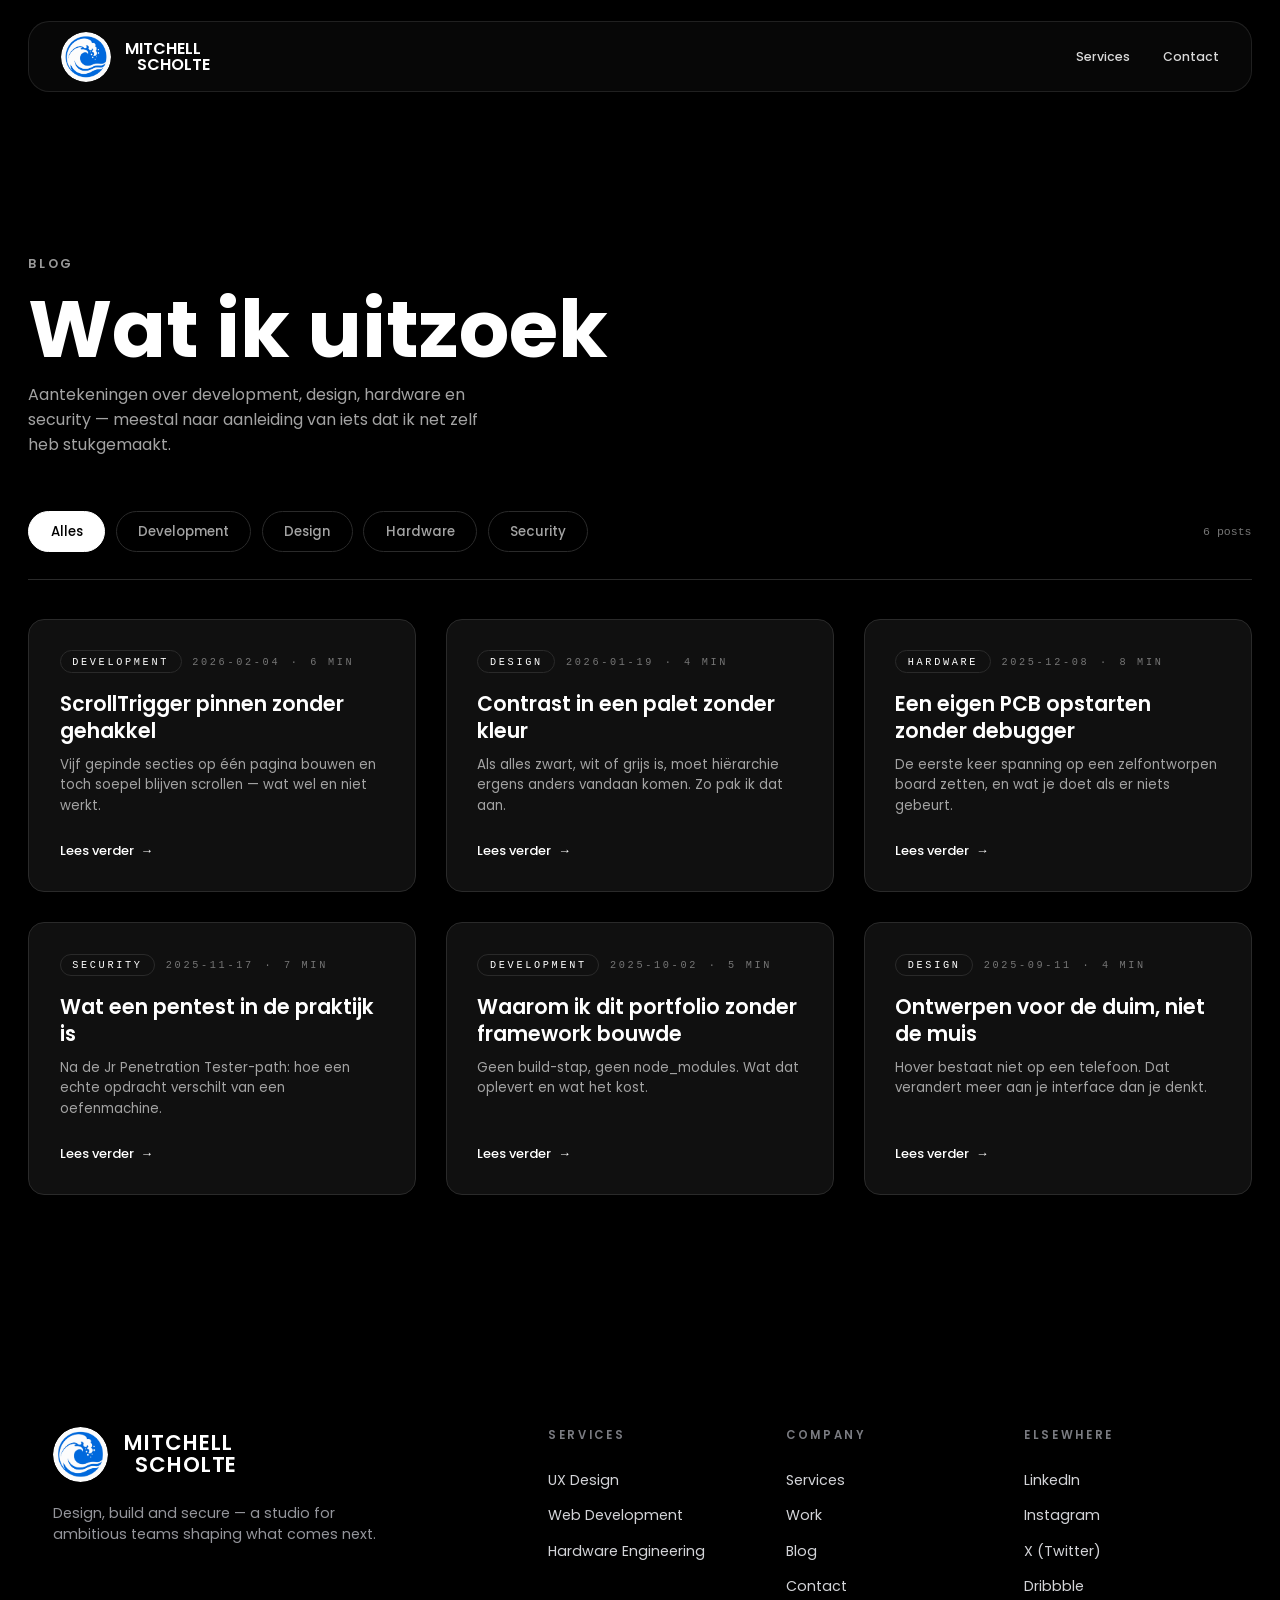
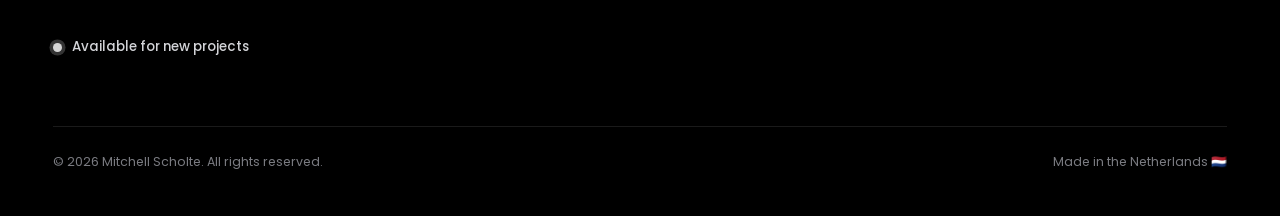
==== blog.html @ 7bb75d90 "UPDATE" ====
<!DOCTYPE html>
<html lang="nl">
<head>
    <meta charset="UTF-8">
    <meta name="viewport" content="width=device-width, initial-scale=1.0">
    <meta name="description" content="Artikelen van Mitchell Scholte over development, design, hardware en security.">
    <link rel="preconnect" href="https://fonts.googleapis.com">
    <link rel="preconnect" href="https://fonts.gstatic.com" crossorigin>
    <link href="https://fonts.googleapis.com/css2?family=Poppins:wght@400;500;600;700;800&display=swap" rel="stylesheet">
    <link rel="icon" type="image/svg+xml" href="nomi-logo.svg">
    <link rel="stylesheet" href="nomi-studio.css">
    <title>Blog — Mitchell Scholte</title>
</head>
<body>
  <header class="header">
    <div class="flex-wrapper">
      <div class="logo-wrap">
        <a class="logo-link" href="index.html" aria-label="Terug naar home">
          <img class="logo-img" src="nomi-logo.svg" alt="">
        </a>
        <div class="logo-text">
          <span class="btn-2">MITCHELL</span>
          <span class="btn-2">SCHOLTE</span>
        </div>
      </div>
      <ul class="header-menu">
        <li class="header-menu__item header-text-1"><a href="index.html#services">Services</a></li>
        <li class="header-menu__item header-text-1"><a href="index.html#contact">Contact</a></li>
      </ul>
    </div>
  </header>

  <main>
    <section class="archive">
      <div class="container">
        <span class="blog__eyebrow">Blog</span>
        <h1 class="archive__title">Wat ik uitzoek</h1>
        <p class="archive__intro">Aantekeningen over development, design, hardware en security — meestal naar aanleiding van iets dat ik net zelf heb stukgemaakt.</p>

        <!-- Filter. Buttons carry the tag, cards carry data-tag; blog.js just
             matches the two. Adding a post with a new tag means adding one
             button here. -->
        <div class="filters" role="group" aria-label="Filter op onderwerp">
        <button type="button" class="filters__btn" data-filter="all" aria-pressed="true">Alles</button>
        <button type="button" class="filters__btn" data-filter="Development" aria-pressed="false">Development</button>
        <button type="button" class="filters__btn" data-filter="Design" aria-pressed="false">Design</button>
        <button type="button" class="filters__btn" data-filter="Hardware" aria-pressed="false">Hardware</button>
        <button type="button" class="filters__btn" data-filter="Security" aria-pressed="false">Security</button>
          <span class="filters__count" id="filter-count" aria-live="polite"></span>
        </div>

        <!-- PLACEHOLDER POSTS — replace with real ones. Each links to
             blog/<slug>.html; only blog/post-template.html exists so far. -->
        <div class="blog__grid" id="archive-grid">
        <a class="bpost" href="blog/pinning-without-jank.html" data-tag="Development">
          <span class="bpost__meta"><span class="bpost__tag">Development</span><time datetime="2026-02-04">2026-02-04</time><span aria-hidden="true">·</span>6 min</span>
          <span class="bpost__title">ScrollTrigger pinnen zonder gehakkel</span>
          <span class="bpost__excerpt">Vijf gepinde secties op één pagina bouwen en toch soepel blijven scrollen — wat wel en niet werkt.</span>
          <span class="bpost__more">Lees verder <span class="bpost__arrow" aria-hidden="true">→</span></span>
        </a>
        <a class="bpost" href="blog/monochrome-contrast.html" data-tag="Design">
          <span class="bpost__meta"><span class="bpost__tag">Design</span><time datetime="2026-01-19">2026-01-19</time><span aria-hidden="true">·</span>4 min</span>
          <span class="bpost__title">Contrast in een palet zonder kleur</span>
          <span class="bpost__excerpt">Als alles zwart, wit of grijs is, moet hiërarchie ergens anders vandaan komen. Zo pak ik dat aan.</span>
          <span class="bpost__more">Lees verder <span class="bpost__arrow" aria-hidden="true">→</span></span>
        </a>
        <a class="bpost" href="blog/pcb-bringup.html" data-tag="Hardware">
          <span class="bpost__meta"><span class="bpost__tag">Hardware</span><time datetime="2025-12-08">2025-12-08</time><span aria-hidden="true">·</span>8 min</span>
          <span class="bpost__title">Een eigen PCB opstarten zonder debugger</span>
          <span class="bpost__excerpt">De eerste keer spanning op een zelfontworpen board zetten, en wat je doet als er niets gebeurt.</span>
          <span class="bpost__more">Lees verder <span class="bpost__arrow" aria-hidden="true">→</span></span>
        </a>
        <a class="bpost" href="blog/first-pentest.html" data-tag="Security">
          <span class="bpost__meta"><span class="bpost__tag">Security</span><time datetime="2025-11-17">2025-11-17</time><span aria-hidden="true">·</span>7 min</span>
          <span class="bpost__title">Wat een pentest in de praktijk is</span>
          <span class="bpost__excerpt">Na de Jr Penetration Tester-path: hoe een echte opdracht verschilt van een oefenmachine.</span>
          <span class="bpost__more">Lees verder <span class="bpost__arrow" aria-hidden="true">→</span></span>
        </a>
        <a class="bpost" href="blog/css-without-framework.html" data-tag="Development">
          <span class="bpost__meta"><span class="bpost__tag">Development</span><time datetime="2025-10-02">2025-10-02</time><span aria-hidden="true">·</span>5 min</span>
          <span class="bpost__title">Waarom ik dit portfolio zonder framework bouwde</span>
          <span class="bpost__excerpt">Geen build-stap, geen node_modules. Wat dat oplevert en wat het kost.</span>
          <span class="bpost__more">Lees verder <span class="bpost__arrow" aria-hidden="true">→</span></span>
        </a>
        <a class="bpost" href="blog/thumb-first.html" data-tag="Design">
          <span class="bpost__meta"><span class="bpost__tag">Design</span><time datetime="2025-09-11">2025-09-11</time><span aria-hidden="true">·</span>4 min</span>
          <span class="bpost__title">Ontwerpen voor de duim, niet de muis</span>
          <span class="bpost__excerpt">Hover bestaat niet op een telefoon. Dat verandert meer aan je interface dan je denkt.</span>
          <span class="bpost__more">Lees verder <span class="bpost__arrow" aria-hidden="true">→</span></span>
        </a>
        </div>
        <p class="archive__empty" id="archive-empty">Nog niets in deze categorie.</p>
      </div>
    </section>
  </main>

  <footer class="footer">
    <div class="footer__inner">
      <div class="footer__top">
        <div class="footer__brand">
          <div class="footer__logo-row">
            <img class="footer__logo-img" src="nomi-logo.svg" alt="">
            <div class="footer__logo"><span>MITCHELL</span><span>SCHOLTE</span></div>
          </div>
          <p class="footer__tagline">Design, build and secure — a studio for ambitious teams shaping what comes next.</p>
          <div class="footer__loc"><span class="footer__dot"></span>Available for new projects</div>
        </div>

        <nav class="footer__nav">
          <div class="footer__col">
            <h4 class="footer__heading">Services</h4>
            <a class="footer__link" href="detail-pages/services/ux-design.html">UX Design</a>
            <a class="footer__link" href="detail-pages/services/web-development.html">Web Development</a>
            <a class="footer__link" href="detail-pages/services/hardware-engineering.html">Hardware Engineering</a>
          </div>
          <div class="footer__col">
            <h4 class="footer__heading">Company</h4>
            <a class="footer__link" href="index.html#services">Services</a>
            <a class="footer__link" href="index.html#showcase">Work</a>
            <a class="footer__link" href="blog.html">Blog</a>
            <a class="footer__link" href="index.html#contact">Contact</a>
          </div>
          <div class="footer__col">
            <h4 class="footer__heading">Elsewhere</h4>
            <a class="footer__link" href="#">LinkedIn</a>
            <a class="footer__link" href="#">Instagram</a>
            <a class="footer__link" href="#">X (Twitter)</a>
            <a class="footer__link" href="#">Dribbble</a>
          </div>
        </nav>
      </div>

      <div class="footer__bottom">
        <span class="footer__copy">© 2026 Mitchell Scholte. All rights reserved.</span>
        <span class="footer__made">Made in the Netherlands 🇳🇱</span>
      </div>
    </div>
  </footer>

  <script src="blog.js"></script>
</body>
</html>
---- nomi-studio.css ----
html {
  font-size: 6.9444444444vw;
}

:root {
  /* Poppins everywhere — headings and body share one typeface. */
  --main-font: "Poppins", sans-serif;
  --sub-font: "Poppins", sans-serif;
  /* system mono for the credentials datasheet — no extra font to download */
  --mono-font: ui-monospace, SFMono-Regular, Menlo, Consolas, "Liberation Mono", monospace;
  /* Monochrome dark theme. The two legacy names are kept because they are
     referenced all over the file: --color-black is the page background,
     --color-white is the primary text / brand colour. */
  --color-black: #000000;
  --color-white: #ffffff;

  /* grey accent — replaces the old blue on eyebrows, labels and markers */
  --color-accent: #9a9a9a;

  /* surfaces that used to be plain white cards on an off-white page */
  --color-surface: #101010;
  --color-surface-2: #1a1a1a;
  --color-border: #2a2a2a;

  /* text ramp */
  --color-heading: #ffffff;
  --color-body: #ffffff;
  --color-muted: #a3a3a3;
  --color-dim: #767676;

  /* the giant faded words sitting behind the showcase / process sections */
  --color-faint: #161616;

  --font-size-h1: 1.41rem;
  --font-size-desc-1: 0.16rem;
  --font-size-desc-2: 0.16rem;
  --font-size-header-text-1: 0.14rem;
  --font-size-btn-1: 0.18rem;
  --font-size-btn-2: 0.18rem;
  
  --line-height-h1: 1.26rem;
  --line-height-desc-1: 0.16rem;
  --line-height-desc-2: 0.16rem;
  --line-height-header-text-1: 0.14rem;
  --line-height-btn-1: 0.18rem;
  --line-height-btn-2: 0.18rem;
}

.title-h1 {
  font-size: var(--font-size-h1);
  line-height: var(--line-height-h1);
  font-weight: 700;
  color: var(--color-white);
  font-family: var(--main-font);
}
.desc-1 {
  font-size: var(--font-size-desc-1);
  line-height: var(--line-height-desc-1);
  font-weight: 500;
  color: var(--color-white);
  font-family: var(--sub-font);
}
.desc-2 {
  font-size: var(--font-size-desc-2);
  line-height: var(--line-height-desc-2);
  font-weight: 600;
  color: var(--color-white);
  font-family: var(--sub-font);
}
.header-text-1 {
  font-size: var(--font-size-header-text-1);
  line-height: var(--line-height-header-text-1);
  font-weight: 500;
  color: var(--color-white);
  font-family: var(--sub-font);
}
.btn-1 {
  font-size: var(--font-size-btn-2);
  line-height: var(--line-height-btn-2);
  font-weight: 500;
  color: var(--color-white);
  font-family: var(--sub-font);
}
.btn-2 {
  font-size: var(--font-size-btn-1);
  line-height: var(--line-height-btn-1);
  font-weight: 600;
  color: var(--color-white);
  font-family: var(--sub-font);
}

* {
  margin: 0;
  padding: 0;
  -webkit-box-sizing: border-box;
  box-sizing: border-box;
}

img,
svg,
video {
  display: block;
  max-width: 100%;
  width: 100%;
}

img {
  display: block;
  user-drag: none;
  user-select: none;
  -moz-user-select: none;
  -webkit-user-drag: none;
  -webkit-user-select: none;
  -ms-user-select: none;
}

/* extra long transition to hide blue autofill background */
input:-webkit-autofill,
input:-webkit-autofill:focus,
textarea:-webkit-autofill,
textarea:-webkit-autofill:focus {
  -webkit-transition: background-color 100000000000000000000000000000s 0s, color 100000000000000000000000000000s 0s;
  transition: background-color 100000000000000000000000000000s 0s, color 100000000000000000000000000000s 0s;
}

/* Remove Safari autofill*/
input::-webkit-contacts-auto-fill-button {
  visibility: hidden;
  display: none !important;
  pointer-events: none;
  position: absolute;
  right: 0;
}

input[type=text],
input[type=number],
input[type=email],
input[type=tel],
textarea {
  /* remove autofill blue background */
  box-shadow: inset 0 0 0 150px rgba(255, 255, 255, 0) !important;
  -webkit-box-shadow: inset 0 0 0 150px rgba(255, 255, 255, 0) !important;
  -webkit-text-fill-color: currentColor !important;
  font-size: 1rem;
  line-height: 1.5rem;
  background-color: transparent;
}

input[type=number] {
  -moz-appearance: textfield;
}

body {
  background: var(--color-black);
  /* the light theme leaned on the browser's default black text; on a black
     page anything without an explicit colour has to be set here instead */
  color: var(--color-body);
  position: relative;
  overflow-x: hidden;
}

.container {
  width: 100%;
  height: 100%;
  margin: 0 auto;
  padding: 0 0.32rem;
}

.header {
  position: fixed;
  top: 0.24rem;
  left: 0.32rem;
  right: 0.32rem;
  width: auto;
  height: 0.8rem;
  padding: 0 0.36rem;
  z-index: 100;
  border-radius: 0.24rem;
  /* glassmorphism */
  background: rgba(12, 12, 12, 0.6);
  -webkit-backdrop-filter: blur(18px) saturate(1.5);
  backdrop-filter: blur(18px) saturate(1.5);
  border: 1px solid rgba(255, 255, 255, 0.1);
  box-shadow: 0 0.06rem 0.3rem rgba(0, 0, 0, 0.5);
  .flex-wrapper {
    display: flex;
    justify-content: space-between;
    align-items: center;
    width: 100%;
    height: 100%;
    .logo-wrap {
      display: flex;
      flex-direction: row;
      align-items: center;
      justify-content: center;
      gap: 0.16rem;
      .logo-text {
        display: flex;
        flex-direction: column;
      }
    }
    span {
      display: flex;
      &:last-child {
        position: relative;
        left: 0.13rem;
      }
    }
  }
  .header-menu {
    display: flex;
    align-items: center;
    list-style-type: none;
    .header-menu__item {
      &:not(:last-child) {
        margin-right: 0.37rem;
      }
      cursor: pointer;
      opacity: 0.85;
      transition: opacity 0.2s ease;
      &:hover {
        opacity: 1;
      }
    }
  }
}

/* header menu links inherit the blue text, no underline */
.header-menu__item a {
  color: inherit;
  text-decoration: none;
  display: block;
}

/* round header logo (overrides the global `img { width: 100% }`) */
.logo-img {
  width: 0.56rem;
  height: 0.56rem;
  border-radius: 50%;
  object-fit: cover;
  display: block;
}

.hero {
  width: 100vw;
  height: 100vh;
  position: relative;
  overflow: hidden;
  .container {
    display: flex;
    align-items: center;
  }
  .hero-video {
    position: absolute;
    top: 0;
    left: 0;
    width: 100%;
    height: 100%;
    object-fit: cover;
    z-index: -1;
  }
  .title-block {
    padding-left: 1.48rem;
    position: relative;
    .title-h1 {
      text-transform: uppercase;
      span {
        -webkit-transform: translate3d(0, 0, 0);
        transform: translate3d(0, 0, 0);
      }
      u {
        text-decoration: none;
        overflow-x: hidden;
        overflow-y: hidden;
      }
      .title-row {
        display: flex;
      }
      .title-charts-cont {
        display: flex;
        overflow: hidden;
      }
      .title-row-2 {
        padding-left: 0.83rem;
      }
      /* word spaces: GOOD·DESIGN and EARNS·TRUST */
      #od {
        margin-right: 0.37rem;
      }
      #ns {
        margin-right: 0.37rem;
      }
    }
    .first-desc {
      position: absolute;
      top: -0.5rem;
      right: 3.7rem;
      overflow: hidden;
      display: flex;
    }
    .second-desc {
      position: absolute;
      bottom: -1rem;
      left: 4.85rem;
      overflow: hidden;
      display: flex;
    }
  }
  .copyright {
    position: absolute;
    bottom: 0.32rem;
    left: 0.32rem;
    overflow: hidden;
    display: flex;
  }
  .scroll-to {
    position: absolute;
    bottom: 0.32rem;
    left: 7.75rem;
    width: 1.48rem;
    text-transform: uppercase;
    display: flex;
    flex-direction: column;
    .scroll-to__row {
      overflow: hidden;
      display: flex;
    }
  }
  .book-btn {
    position: absolute;
    bottom: 0.32rem;
    right: 0.32rem;
    width: 1.7rem;
    height: 1.7rem;
    text-decoration: none;
    display: flex;
    justify-content: center;
    align-items: center;
    .book-btn__circle {
      width: 1.7rem;
      height: 1.7rem;
      border: 1px solid var(--color-white);
      border-radius: 100%;
      position: absolute;
      left: 50%;
      top: 50%;
      transform: translate(-50%, -50%);
    }
    .btn-text {
      width: 1.28rem;
      text-align: center;
      overflow: hidden;
      display: flex;
      justify-content: center;
    }
  }
}

/* ------------------------------------------------------------------ */
/* Partners — a slow logo marquee across the bottom of the hero.       */
/* Inset from both sides so it clears the local-time line on the left  */
/* and the circular "Get in touch" button on the right. The mask fades */
/* both edges to transparent so entries dissolve rather than get cut.  */
/* ------------------------------------------------------------------ */
.hero .partners {
  position: absolute;
  bottom: 0.42rem;
  left: 2.6rem;
  right: 2.6rem;
  z-index: 2;
  overflow: hidden;
  -webkit-mask-image: linear-gradient(90deg, transparent, #000 15%, #000 85%, transparent);
  mask-image: linear-gradient(90deg, transparent, #000 15%, #000 85%, transparent);
}
.partners__row {
  display: flex;
  width: max-content;
  /* reuses the techstack keyframe: translateX(-50%) == exactly one group */
  animation: marquee-left 38s linear infinite;
}
.partners:hover .partners__row {
  animation-play-state: paused;
}
.partners__group {
  display: flex;
  align-items: center;
  gap: 0.46rem;
  padding-right: 0.46rem;
}
.partner {
  display: inline-flex;
  align-items: center;
  gap: 0.14rem;
  flex: none;
}
.partner__mark {
  display: inline-flex;
  align-items: center;
  justify-content: center;
  flex: none;
  width: 0.34rem;
  height: 0.34rem;
  overflow: hidden;
}
/* Flatten every logo to flat white: brightness(0) crushes each opaque pixel to
   black whatever its colour, invert(1) then lifts it to white. Transparent
   pixels are untouched, so only the mark itself shows. */
.partner__mark img {
  width: 100%;
  height: 100%;
  object-fit: contain;
  filter: brightness(0) invert(1);
}
/* The JPEG has no alpha — it is a light mark on a solid black field. The trick
   above would turn the whole square white, so instead scale the brightness up:
   that pushes the mark to white while black stays black, and the black field is
   invisible anyway against the hero's pure-black background. */
.partner__mark--opaque img {
  filter: grayscale(1) brightness(2.4);
}
.partner__name {
  font-family: var(--sub-font);
  font-size: 0.15rem;
  font-weight: 500;
  line-height: 1;
  color: var(--color-muted);
  white-space: nowrap;
}

@media (prefers-reduced-motion: reduce) {
  .partners__row {
    animation: none;
  }
}

@media (max-width: 700px) {
  /* the bottom corners are busier on mobile — sit the strip above the
     "Get in touch" circle and let it run the full width */
  .hero .partners {
    left: 0;
    right: 0;
    bottom: 5.3rem;
  }
  .partners__group {
    gap: 1.1rem;
    padding-right: 1.1rem;
  }
  .partner {
    gap: 0.34rem;
  }
  .partner__mark {
    width: 0.95rem;
    height: 0.95rem;
  }
  .partner__name {
    font-size: 0.42rem;
  }
}

/* ------------------------------------------------------------------ */
/* Services — a fixed full-screen layer that fades in over the hero.   */
/* Scroll advances a step machine (see JS): the dial rotates and the   */
/* centre content carousels up from service to service.                */
/* ------------------------------------------------------------------ */
.services {
  position: relative;
  width: 100vw;
  height: 100vh;
  background: var(--color-black);
  overflow: hidden;
}
.services__container {
  position: relative;
  height: 100%;
}

/* Left dial */
.dial {
  --r: 4.2rem;      /* ring radius */
  --cx: -1.2rem;    /* ring centre X (mostly off-screen left) */
  --step-angle: 28deg;
  position: absolute;
  inset: 0;
  pointer-events: none;
}
.dial-ring {
  position: absolute;
  left: calc(var(--cx) - var(--r));
  top: 50%;
  width: calc(var(--r) * 2);
  height: calc(var(--r) * 2);
  margin-top: calc(var(--r) * -1);
  border: 1px solid var(--color-border);
  border-radius: 50%;
}
.dial-wheel {
  position: absolute;
  left: var(--cx);
  top: 50%;
  width: 0;
  height: 0;
  will-change: transform;
}
.dial-num {
  position: absolute;
  left: 0;
  top: 0;
  /* pivot about the wheel centre (this element's origin) so the marker lands
     exactly on the ring */
  transform-origin: 0 0;
  /* place each marker on the ring; the wheel rotation keeps the active
     one horizontal while the others stay tilted along the arc */
  transform: rotate(calc(var(--i) * var(--step-angle))) translateX(var(--r));
}
.dial-num__inner {
  display: flex;
  align-items: center;
  gap: 0.12rem;
  transform: translate(-50%, -50%);
  white-space: nowrap;
}
.dial-dot {
  flex: none;
  width: 0.1rem;
  height: 0.1rem;
  border-radius: 50%;
  background: var(--color-white);
  opacity: 0;
  transition: opacity 0.4s ease;
}
.dial-label {
  font-family: var(--sub-font);
  font-weight: 500;
  font-size: 0.44rem;
  line-height: 1;
  color: var(--color-dim);
  transition: color 0.4s ease;
}
.dial-num.is-active .dial-label {
  color: var(--color-white);
}
.dial-num.is-active .dial-dot {
  opacity: 1;
}

/* Centre carousel */
.stage {
  position: absolute;
  left: 50%;
  top: 50%;
  transform: translate(-50%, -50%);
  width: 5.6rem;
  height: 100%;
  overflow: hidden;
  z-index: 2;             /* text sits above the faded morphing icon */
}
.stage-track {
  position: absolute;
  inset: 0;
}
.service {
  position: absolute;
  inset: 0;
  display: flex;
  flex-direction: column;
  justify-content: center;
  gap: 0.2rem;
  will-change: transform, filter, opacity;
}
.service__title {
  font-family: var(--main-font);
  font-size: 0.6rem;
  line-height: 0.64rem;
  font-weight: 700;
  color: var(--color-heading);
}
.service__desc {
  max-width: 3.9rem;
  font-family: var(--sub-font);
  font-size: 0.16rem;
  line-height: 0.24rem;
  font-weight: 500;
  color: var(--color-muted);
}
.service__pills {
  list-style: none;
  display: flex;
  gap: 0.12rem;
  margin-top: 0.1rem;
}
.pill {
  font-family: var(--sub-font);
  font-size: 0.14rem;
  line-height: 1;
  font-weight: 500;
  color: var(--color-body);
  background: var(--color-surface-2);
  border: 1px solid var(--color-border);
  border-radius: 0.3rem;
  padding: 0.11rem 0.19rem;
}
/* "View service" link on each carousel service -> its detail page */
.service__link {
  align-self: flex-start;
  display: inline-flex;
  align-items: center;
  gap: 0.08rem;
  margin-top: 0.28rem;
  font-family: var(--sub-font);
  font-size: 0.16rem;
  font-weight: 500;
  color: var(--color-white);
  border: 1px solid var(--color-white);
  border-radius: 0.32rem;
  padding: 0.13rem 0.26rem;
  text-decoration: none;
  transition: background 0.25s ease, color 0.25s ease;
}
.service__link:hover {
  background: var(--color-white);
  color: var(--color-black);
}
.service__arrow {
  transition: transform 0.25s ease;
}
.service__link:hover .service__arrow {
  transform: translateX(0.05rem);
}

/* Right-side service icon that morphs between services on scroll */
.svc-visual {
  position: absolute;
  left: 65%;
  top: 50%;
  transform: translate(-50%, -50%);
  width: 8.6rem;
  height: 8.6rem;
  z-index: 1;             /* behind the stage (which is z-index 2) */
  opacity: 0.1;           /* faint watermark behind the text */
  pointer-events: none;
}
.svc-visual__svg {
  width: 100%;
  height: 100%;
  display: block;
  overflow: visible;
}
.svc-icon {
  fill: none;
  stroke: var(--color-accent);
  stroke-width: 0.7;
  stroke-linecap: round;
  stroke-linejoin: round;
}
@media (max-width: 700px) {
  .svc-visual {
    left: 50%;
    top: 56%;          /* sits behind the (lower) mobile content */
    width: 13rem;
    height: 13rem;
  }
}

/* ------------------------------------------------------------------ */
/* Blog — three highlights on the homepage, the full archive on        */
/* blog.html. Both use the same .bpost card so they never drift apart. */
/* ------------------------------------------------------------------ */
.blog {
  width: 100vw;
  background: var(--color-black);
  padding: 1.6rem 0;
}
.blog__head {
  display: flex;
  align-items: flex-end;
  justify-content: space-between;
  gap: 0.4rem;
  margin-bottom: 0.6rem;
}
.blog__eyebrow {
  display: inline-block;
  font-family: var(--sub-font);
  font-size: 0.14rem;
  font-weight: 600;
  letter-spacing: 0.03rem;
  text-transform: uppercase;
  color: var(--color-accent);
  margin-bottom: 0.16rem;
}
.blog__title {
  font-family: var(--main-font);
  font-size: 0.56rem;
  line-height: 0.6rem;
  font-weight: 700;
  color: var(--color-heading);
}
.blog__cta {
  flex: none;
  display: inline-flex;
  align-items: center;
  gap: 0.1rem;
  font-family: var(--sub-font);
  font-size: 0.16rem;
  font-weight: 500;
  color: var(--color-white);
  text-decoration: none;
  border: 1px solid var(--color-border);
  border-radius: 0.32rem;
  padding: 0.15rem 0.3rem;
  transition: background 0.25s ease, color 0.25s ease, border-color 0.25s ease;
}
.blog__cta:hover {
  background: var(--color-white);
  border-color: var(--color-white);
  color: var(--color-black);
}

.blog__grid {
  display: grid;
  grid-template-columns: repeat(3, 1fr);
  gap: 0.34rem;
}

/* the card, shared by the homepage strip and the archive */
.bpost {
  display: flex;
  flex-direction: column;
  padding: 0.34rem;
  background: var(--color-surface);
  border: 1px solid var(--color-border);
  border-radius: 0.18rem;
  text-decoration: none;
  transition: border-color 0.3s ease, transform 0.3s ease, background 0.3s ease;
}
.bpost:hover {
  border-color: var(--color-muted);
  background: var(--color-surface-2);
  transform: translateY(-0.05rem);
}
.bpost__meta {
  display: flex;
  align-items: center;
  gap: 0.12rem;
  font-family: var(--mono-font);
  font-size: 0.115rem;
  letter-spacing: 0.03rem;
  text-transform: uppercase;
  color: var(--color-dim);
  margin-bottom: 0.2rem;
}
.bpost__tag {
  color: var(--color-white);
  border: 1px solid var(--color-border);
  border-radius: 0.3rem;
  padding: 0.05rem 0.13rem;
}
.bpost__title {
  font-family: var(--sub-font);
  font-size: 0.23rem;
  line-height: 1.3;
  font-weight: 600;
  color: var(--color-heading);
  margin-bottom: 0.12rem;
}
.bpost__excerpt {
  font-family: var(--sub-font);
  font-size: 0.15rem;
  line-height: 0.23rem;
  font-weight: 400;
  color: var(--color-muted);
  margin-bottom: 0.28rem;
}
.bpost__more {
  margin-top: auto;
  display: inline-flex;
  align-items: center;
  gap: 0.08rem;
  font-family: var(--sub-font);
  font-size: 0.145rem;
  font-weight: 500;
  color: var(--color-white);
}
.bpost__arrow {
  transition: transform 0.25s ease;
}
.bpost:hover .bpost__arrow {
  transform: translateX(0.05rem);
}

/* ---------- archive page ---------- */
.archive {
  width: 100vw;
  background: var(--color-black);
  padding: 2.1rem 0 1.6rem;
}
.archive__title {
  font-family: var(--main-font);
  font-size: 0.9rem;
  line-height: 1;
  font-weight: 700;
  color: var(--color-heading);
  margin-bottom: 0.16rem;
}
.archive__intro {
  font-family: var(--sub-font);
  font-size: 0.18rem;
  line-height: 0.28rem;
  color: var(--color-muted);
  max-width: 5.2rem;
  margin-bottom: 0.6rem;
}

.filters {
  display: flex;
  flex-wrap: wrap;
  align-items: center;
  gap: 0.12rem;
  padding-bottom: 0.3rem;
  margin-bottom: 0.44rem;
  border-bottom: 1px solid var(--color-border);
}
.filters__btn {
  font-family: var(--sub-font);
  font-size: 0.15rem;
  font-weight: 500;
  color: var(--color-muted);
  background: none;
  border: 1px solid var(--color-border);
  border-radius: 0.3rem;
  padding: 0.11rem 0.24rem;
  cursor: pointer;
  transition: color 0.25s ease, border-color 0.25s ease, background 0.25s ease;
}
.filters__btn:hover {
  color: var(--color-white);
  border-color: var(--color-muted);
}
.filters__btn[aria-pressed="true"] {
  background: var(--color-white);
  border-color: var(--color-white);
  color: var(--color-black);
}
.filters__count {
  margin-left: auto;
  font-family: var(--mono-font);
  font-size: 0.13rem;
  color: var(--color-dim);
}

/* filtered-out cards collapse out of the grid entirely */
.bpost.is-filtered {
  display: none;
}
.archive__empty {
  display: none;
  font-family: var(--sub-font);
  font-size: 0.18rem;
  color: var(--color-muted);
  padding: 0.5rem 0;
}
.archive__empty.is-shown {
  display: block;
}

@media (max-width: 700px) {
  .blog {
    padding: 1.4rem 0;
  }
  .blog__head {
    flex-direction: column;
    align-items: flex-start;
    gap: 0.6rem;
    margin-bottom: 0.9rem;
  }
  .blog__eyebrow {
    font-size: 0.42rem;
    margin-bottom: 0.4rem;
  }
  .blog__title {
    font-size: 1.5rem;
    line-height: 1.6rem;
  }
  .blog__cta {
    font-size: 0.46rem;
    padding: 0.36rem 0.7rem;
    border-radius: 0.9rem;
  }
  .blog__grid {
    grid-template-columns: 1fr;
    gap: 0.7rem;
  }
  .bpost {
    padding: 0.8rem;
    border-radius: 0.7rem;
  }
  .bpost__meta {
    font-size: 0.34rem;
    gap: 0.3rem;
    margin-bottom: 0.5rem;
  }
  .bpost__tag {
    padding: 0.14rem 0.34rem;
    border-radius: 0.9rem;
  }
  .bpost__title {
    font-size: 0.62rem;
    margin-bottom: 0.3rem;
  }
  .bpost__excerpt {
    font-size: 0.44rem;
    line-height: 0.66rem;
    margin-bottom: 0.6rem;
  }
  .bpost__more {
    font-size: 0.44rem;
  }

  .archive {
    padding: 3rem 0 1.6rem;
  }
  .archive__title {
    font-size: 1.7rem;
  }
  .archive__intro {
    font-size: 0.5rem;
    line-height: 0.74rem;
    max-width: 100%;
    margin-bottom: 1rem;
  }
  .filters {
    gap: 0.3rem;
    padding-bottom: 0.7rem;
    margin-bottom: 0.9rem;
  }
  .filters__btn {
    font-size: 0.42rem;
    padding: 0.28rem 0.6rem;
    border-radius: 0.9rem;
  }
  .filters__count {
    width: 100%;
    margin-left: 0;
    font-size: 0.36rem;
  }
}

/* ---------- a single post ---------- */
.post {
  width: 100vw;
  background: var(--color-black);
  padding: 2.1rem 0 1.6rem;
}
.post__inner {
  max-width: 6.4rem; /* ~65 characters a line, which is what reads well */
  margin: 0 auto;
}
.post__back {
  display: inline-flex;
  align-items: center;
  gap: 0.08rem;
  font-family: var(--sub-font);
  font-size: 0.145rem;
  font-weight: 500;
  color: var(--color-muted);
  text-decoration: none;
  margin-bottom: 0.4rem;
  transition: color 0.25s ease;
}
.post__back:hover {
  color: var(--color-white);
}
.post__meta {
  display: flex;
  align-items: center;
  gap: 0.12rem;
  font-family: var(--mono-font);
  font-size: 0.12rem;
  letter-spacing: 0.03rem;
  text-transform: uppercase;
  color: var(--color-dim);
  margin-bottom: 0.2rem;
}
.post__title {
  font-family: var(--main-font);
  font-size: 0.7rem;
  line-height: 1.08;
  font-weight: 700;
  color: var(--color-heading);
  margin-bottom: 0.5rem;
}
.post__body p {
  font-family: var(--sub-font);
  font-size: 0.185rem;
  line-height: 0.32rem;
  color: var(--color-muted);
}
.post__body p + p,
.post__body h2 + p {
  margin-top: 0.24rem;
}
.post__body h2 {
  font-family: var(--main-font);
  font-size: 0.3rem;
  line-height: 1.2;
  font-weight: 700;
  color: var(--color-heading);
  margin: 0.5rem 0 0.16rem;
}
.post__body a {
  color: var(--color-white);
  text-decoration: underline;
  text-underline-offset: 0.04rem;
}
.post__body ul {
  list-style: disc;
  padding-left: 0.28rem;
  margin-top: 0.2rem;
}
.post__body li {
  font-family: var(--sub-font);
  font-size: 0.185rem;
  line-height: 0.3rem;
  color: var(--color-muted);
  margin-bottom: 0.08rem;
}
.post__body img {
  border-radius: 0.14rem;
  border: 1px solid var(--color-border);
  margin: 0.34rem 0;
}
.post__body pre {
  overflow-x: auto;
  background: var(--color-surface);
  border: 1px solid var(--color-border);
  border-radius: 0.12rem;
  padding: 0.24rem;
  margin: 0.3rem 0;
}
.post__body code {
  font-family: var(--mono-font);
  font-size: 0.145rem;
  color: var(--color-body);
}

@media (max-width: 700px) {
  .post {
    padding: 3rem 0 1.6rem;
  }
  .post__inner {
    max-width: 100%;
  }
  .post__title {
    font-size: 1.4rem;
  }
  .post__meta {
    font-size: 0.36rem;
  }
  .post__back {
    font-size: 0.42rem;
    margin-bottom: 0.8rem;
  }
  .post__body p,
  .post__body li {
    font-size: 0.5rem;
    line-height: 0.82rem;
  }
  .post__body h2 {
    font-size: 0.8rem;
    margin: 1rem 0 0.4rem;
  }
  .post__body code {
    font-size: 0.4rem;
  }
}

/* ------------------------------------------------------------------ */
/* Timeline — a winding path travelled by an arrow. The section pins;   */
/* scrolling drives the arrow along the curve while the world slides    */
/* past it, the trail draws itself behind, and each event pops as the   */
/* arrow reaches it. The curve, the arrow and the event positions all   */
/* come from one sine function in the JS, so they can never disagree.   */
/* ------------------------------------------------------------------ */
.tlpath {
  position: relative;
  width: 100vw;
  height: 100vh;
  overflow: hidden;
  background: var(--color-black);
}
.tlpath__head {
  position: absolute;
  top: 1.3rem;
  left: 0.6rem;
  z-index: 3;
  transition: opacity 0.45s ease, transform 0.45s ease;
}
/* an intro label — it clears out once the journey starts so the cards get the
   full width of the screen to live in */
.tlpath__head.is-gone {
  opacity: 0;
  transform: translateY(-0.16rem);
  pointer-events: none;
}
.tlpath__eyebrow {
  display: inline-flex;
  align-items: center;
  gap: 0.12rem;
  font-family: var(--sub-font);
  font-size: 0.14rem;
  font-weight: 600;
  letter-spacing: 0.03rem;
  text-transform: uppercase;
  color: var(--color-accent);
}
.tlpath__eyebrow::before {
  content: "";
  width: 0.2rem;
  height: 1px;
  background: var(--color-accent);
}
.tlpath__title {
  font-family: var(--main-font);
  font-size: 0.44rem;
  line-height: 1.1;
  font-weight: 700;
  color: var(--color-heading);
  margin-top: 0.1rem;
}

.tlpath__viewport {
  position: absolute;
  inset: 0;
}
.tlpath__track {
  position: absolute;
  top: 0;
  left: 0;
  height: 100%;
  will-change: transform;
}
.tlpath__svg {
  position: absolute;
  inset: 0;
  width: 100%;
  height: 100%;
  overflow: visible;
}
/* the whole route, faint */
.tlpath__line {
  fill: none;
  stroke: var(--color-border);
  stroke-width: 2;
  stroke-linecap: round;
}
/* the part already travelled, drawn in behind the arrow */
.tlpath__trail {
  fill: none;
  stroke: var(--color-white);
  stroke-width: 2;
  stroke-linecap: round;
}
.tlpath__arrow {
  position: absolute;
  left: 0;
  top: 0;
  width: 0.46rem;
  height: 0.46rem;
  margin: -0.23rem 0 0 -0.23rem;
  color: var(--color-white);
  will-change: transform;
  z-index: 2;
}
.tlpath__arrow svg {
  width: 100%;
  height: 100%;
  display: block;
}

/* without this the <ol> markers render — and at html{font-size:6.94vw} a list
   number is ~130px tall, which is what those giant "1." "2." were */
.tlpath__events {
  list-style: none;
}
.tlev {
  position: absolute;
  left: 0;
  top: 0;
}
.tlev__dot {
  position: absolute;
  left: 0;
  top: 0;
  width: 0.15rem;
  height: 0.15rem;
  margin: -0.075rem 0 0 -0.075rem;
  border-radius: 50%;
  background: var(--color-black);
  border: 2px solid var(--color-border);
  transition: border-color 0.35s ease, transform 0.35s ease;
}
.tlev.is-past .tlev__dot {
  border-color: var(--color-white);
  transform: scale(1.35);
}
/* the hairline tying a card to its point on the path */
.tlev__stem {
  position: absolute;
  left: 0;
  width: 1px;
  height: 0.66rem;
  background: var(--color-border);
  transform: scaleY(0);
  transition: transform 0.4s ease, background 0.4s ease;
}
.tlev--above .tlev__stem {
  bottom: 0.09rem;
  transform-origin: 50% 100%;
}
.tlev--below .tlev__stem {
  top: 0.09rem;
  transform-origin: 50% 0;
}
.tlev.is-past .tlev__stem {
  transform: scaleY(1);
  background: var(--color-muted);
}

.tlev__card {
  position: absolute;
  left: -1.6rem;
  width: 3.2rem;
  opacity: 0;
  transition: opacity 0.5s ease, transform 0.5s ease;
}
/* far enough off the line that a card never sits on the road or the arrow */
.tlev--above .tlev__card {
  bottom: 0.82rem;
  transform: translateY(0.16rem);
}
.tlev--below .tlev__card {
  top: 0.82rem;
  transform: translateY(-0.16rem);
}
.tlev.is-past .tlev__card {
  opacity: 1;
  transform: translateY(0);
}
/* far enough behind the arrow to be out of the way — the dot stays as a
   marker on the road, but the card and its stem dissolve */
.tlev.is-gone .tlev__card {
  opacity: 0;
}
.tlev.is-gone .tlev__stem {
  opacity: 0;
}
.tlev__year {
  font-family: var(--main-font);
  font-size: 0.4rem;
  line-height: 1;
  font-weight: 700;
  color: var(--color-white);
}
.tlev__type {
  display: inline-block;
  margin: 0.12rem 0 0.08rem;
  font-family: var(--mono-font);
  font-size: 0.12rem;
  letter-spacing: 0.05rem;
  text-transform: uppercase;
  color: var(--color-dim);
}
.tlev__what {
  display: block;
  font-family: var(--sub-font);
  font-size: 0.23rem;
  line-height: 1.3;
  font-weight: 500;
  color: var(--color-heading);
}
.tlev__where {
  display: block;
  margin-top: 0.07rem;
  font-family: var(--sub-font);
  font-size: 0.165rem;
  color: var(--color-muted);
}

.tlpath__hint {
  position: absolute;
  bottom: 0.6rem;
  right: 0.6rem;
  z-index: 3;
  font-family: var(--sub-font);
  font-size: 0.14rem;
  font-weight: 500;
  letter-spacing: 0.03rem;
  text-transform: uppercase;
  color: var(--color-dim);
  transition: opacity 0.45s ease;
}
.tlpath__hint.is-gone {
  opacity: 0;
}

@media (max-width: 700px) {
  .tlpath__head {
    top: 2.6rem;
    left: 0.7rem;
  }
  .tlpath__eyebrow {
    font-size: 0.42rem;
  }
  .tlpath__title {
    font-size: 1rem;
  }
  .tlpath__arrow {
    width: 1.1rem;
    height: 1.1rem;
    margin: -0.55rem 0 0 -0.55rem;
  }
  .tlev__dot {
    width: 0.36rem;
    height: 0.36rem;
    margin: -0.18rem 0 0 -0.18rem;
  }
  .tlev__stem {
    height: 0.8rem;
  }
  .tlev__card {
    left: -3rem;
    width: 6rem;
  }
  .tlev--above .tlev__card { bottom: 0.95rem; }
  .tlev--below .tlev__card { top: 0.95rem; }
  .tlev__year { font-size: 0.9rem; }
  .tlev__type { font-size: 0.3rem; }
  .tlev__what { font-size: 0.5rem; }
  .tlev__where { font-size: 0.4rem; }
  .tlpath__hint { font-size: 0.4rem; }
}

/* ------------------------------------------------------------------ */
/* Credentials — certificates as a technical datasheet: monospace spec  */
/* fields, a thumbnail of the actual scan, and a verify link per row.   */
/* Rows reveal on scroll (see the observer in nomi-studio.js).          */
/* ------------------------------------------------------------------ */
.certs {
  width: 100vw;
  background: var(--color-black);
  padding: 1.6rem 0;
}
.certs__head {
  margin-bottom: 0.5rem;
}
.certs__eyebrow {
  display: inline-block;
  font-family: var(--sub-font);
  font-size: 0.14rem;
  font-weight: 600;
  letter-spacing: 0.03rem;
  text-transform: uppercase;
  color: var(--color-accent);
  margin-bottom: 0.16rem;
}
.certs__title {
  font-family: var(--main-font);
  font-size: 0.56rem;
  line-height: 0.6rem;
  font-weight: 700;
  color: var(--color-heading);
}

/* One document on show, the full list beside it. Hovering or focusing a row
   swaps which scan is on the stage — seven scans laid out at once cost about
   1.5 screens of height; this costs one card. */
.creds {
  display: grid;
  grid-template-columns: 4.4rem 1fr;
  gap: 0.6rem;
  align-items: start;
  /* revealed by the observer */
  opacity: 0;
  transform: translateY(0.2rem);
  transition: opacity 0.5s ease, transform 0.5s ease;
}
.creds.animate {
  opacity: 1;
  transform: translateY(0);
}

/* fixed height so cross-fading panels never shift the layout */
.creds__stage {
  position: relative;
  height: 3.95rem;
}
.cred {
  position: absolute;
  inset: 0;
  opacity: 0;
  visibility: hidden;
  transition: opacity 0.35s ease;
}
.cred.is-active {
  opacity: 1;
  visibility: visible;
}

/* The document is the only thing that tilts. --mx/--my are written by JS on
   pointermove and drive the specular highlight. */
.cred__doc {
  --mx: 50%;
  --my: 50%;
  position: relative;
  display: block;
  width: 100%;
  aspect-ratio: 4 / 3;
  overflow: hidden;
  border: 1px solid var(--color-border);
  border-radius: 0.1rem;
  background: var(--color-surface);
  box-shadow: 0 0.14rem 0.5rem rgba(0, 0, 0, 0.6);
  will-change: transform;
}
.cred__doc img {
  width: 100%;
  height: 100%;
  object-fit: cover;
  object-position: top center;
  /* the scans are the only colour on the page; drain it and let the sheen be
     the one bright event */
  filter: grayscale(1) brightness(0.84) contrast(1.05);
  transition: filter 0.4s ease;
}
.cred__doc:hover img {
  filter: grayscale(1) brightness(1) contrast(1.02);
}
/* specular highlight — screen blending means it only ever adds light */
.cred__doc::after {
  content: "";
  position: absolute;
  inset: 0;
  background: radial-gradient(40% 55% at var(--mx) var(--my),
              rgba(255, 255, 255, 0.4),
              rgba(255, 255, 255, 0.07) 45%,
              transparent 70%);
  mix-blend-mode: screen;
  opacity: 0;
  transition: opacity 0.35s ease;
  pointer-events: none;
}
.cred__doc:hover::after {
  opacity: 1;
}

.cred__cap {
  display: flex;
  align-items: baseline;
  justify-content: space-between;
  gap: 0.2rem;
  margin-top: 0.16rem;
  font-family: var(--mono-font);
  font-size: 0.12rem;
  letter-spacing: 0.02rem;
  color: var(--color-dim);
}
.cred__verify {
  flex: none;
  text-transform: uppercase;
  letter-spacing: 0.04rem;
  color: var(--color-white);
  text-decoration: none;
  border-bottom: 1px solid var(--color-border);
  padding-bottom: 0.02rem;
  transition: border-color 0.25s ease;
}
.cred__verify:hover {
  border-bottom-color: var(--color-white);
}

.creds__list {
  list-style: none;
  border-top: 1px solid var(--color-border);
}
.cred__row {
  display: grid;
  grid-template-columns: 0.42rem 1fr auto;
  gap: 0.18rem;
  align-items: baseline;
  width: 100%;
  padding: 0.19rem 0.06rem;
  background: none;
  border: none;
  border-bottom: 1px solid var(--color-border);
  text-align: left;
  cursor: pointer;
  transition: background 0.25s ease, padding-left 0.25s ease;
}
.cred__row:hover,
.cred__row:focus-visible {
  background: var(--color-surface);
  padding-left: 0.16rem;
  outline: none;
}
.cred__idx {
  font-family: var(--mono-font);
  font-size: 0.115rem;
  color: var(--color-dim);
  transition: color 0.25s ease;
}
.cred__name {
  font-family: var(--sub-font);
  font-size: 0.185rem;
  line-height: 1.2;
  font-weight: 500;
  color: var(--color-muted);
  transition: color 0.25s ease;
}
.cred__sub {
  font-family: var(--mono-font);
  font-size: 0.115rem;
  letter-spacing: 0.02rem;
  color: var(--color-dim);
  white-space: nowrap;
}
.cred__row.is-active .cred__name {
  color: var(--color-white);
  font-weight: 600;
}
.cred__row.is-active .cred__idx {
  color: var(--color-white);
}

@media (prefers-reduced-motion: reduce) {
  .creds {
    opacity: 1;
    transform: none;
    transition: none;
  }
  .cred__doc::after {
    display: none;
  }
}

@media (max-width: 700px) {
  .certs {
    padding: 1.4rem 0;
  }
  .certs__eyebrow {
    font-size: 0.42rem;
    margin-bottom: 0.4rem;
  }
  .certs__title {
    font-size: 1.5rem;
    line-height: 1.6rem;
  }
  .creds {
    grid-template-columns: 1fr;
    gap: 0.9rem;
  }
  .creds__stage {
    height: 11.6rem; /* 88vw-wide doc at 4:3, plus the caption */
  }
  .cred__doc {
    border-radius: 0.4rem;
  }
  /* no hover on touch — show the scan at full brightness instead */
  .cred__doc img {
    filter: grayscale(1) brightness(0.95);
  }
  .cred__cap {
    margin-top: 0.4rem;
    font-size: 0.36rem;
  }
  .cred__row {
    grid-template-columns: 0.9rem 1fr;
    padding: 0.5rem 0.1rem;
  }
  .cred__idx {
    font-size: 0.34rem;
  }
  .cred__name {
    font-size: 0.5rem;
  }
  .cred__sub {
    grid-column: 2;
    font-size: 0.34rem;
    white-space: normal;
  }
}

/* ------------------------------------------------------------------ */
/* Pricing — three plan cards; the third (Scale) is the dark highlight. */
/* ------------------------------------------------------------------ */
.pricing {
  width: 100vw;
  background: var(--color-black);
  padding: 1.6rem 0 1.6rem;
}
.pricing__container {
  height: auto;
}
.pricing__title {
  font-family: var(--main-font);
  font-size: 0.48rem;
  line-height: 0.52rem;
  font-weight: 700;
  color: var(--color-heading);
  margin-bottom: 0.5rem;
}
.pricing__grid {
  display: grid;
  grid-template-columns: repeat(3, 1fr);
  gap: 0.24rem;
}

.plan {
  display: flex;
  flex-direction: column;
  background: var(--color-surface);
  border: 1px solid var(--color-border);
  border-radius: 0.18rem;
  padding: 0.32rem;
  box-shadow: 0 0.08rem 0.36rem rgba(0, 0, 0, 0.45);
  color: var(--color-heading);
}
/* the highlight plan inverts: a near-white card on the black page */
.plan--dark {
  background: var(--color-white);
  border-color: var(--color-white);
  color: var(--color-black);
  box-shadow: 0 0.08rem 0.42rem rgba(255, 255, 255, 0.14);
}

.plan__head {
  display: flex;
  align-items: center;
  gap: 0.13rem;
  margin-bottom: 0.2rem;
}
.plan__icon {
  width: 0.3rem;
  height: 0.3rem;
  color: var(--color-heading);
  flex: none;
}
.plan--dark .plan__icon {
  color: var(--color-black);
}
.plan__icon--accent {
  color: var(--color-black);
}
.plan__icon svg {
  width: 100%;
  height: 100%;
  display: block;
}
.plan__name {
  font-family: var(--main-font);
  font-size: 0.22rem;
  line-height: 1;
  font-weight: 700;
  color: inherit;
}
.plan__desc {
  font-family: var(--sub-font);
  font-size: 0.135rem;
  line-height: 0.2rem;
  font-weight: 400;
  color: var(--color-muted);
  min-height: 0.5rem;
}
.plan--dark .plan__desc {
  color: rgba(0, 0, 0, 0.72);
}

.plan__divider {
  display: block;
  height: 0;
  border-top: 1px dashed var(--color-border);
  margin: 0.22rem 0;
}
.plan--dark .plan__divider {
  border-top-color: rgba(0, 0, 0, 0.22);
}

.plan__features {
  list-style: none;
  display: flex;
  flex-direction: column;
  gap: 0.16rem;
}
.plan__feature {
  display: flex;
  align-items: center;
  gap: 0.13rem;
  font-family: var(--sub-font);
  font-size: 0.135rem;
  line-height: 1.2;
  font-weight: 400;
  color: var(--color-body);
}
.plan--dark .plan__feature {
  color: #1e1e1e;
}
.plan__ficon {
  width: 0.17rem;
  height: 0.17rem;
  flex: none;
  color: var(--color-dim);
}
.plan--dark .plan__ficon {
  color: rgba(0, 0, 0, 0.6);
}
.plan__ficon svg {
  width: 100%;
  height: 100%;
  display: block;
}

.plan__price {
  display: flex;
  align-items: baseline;
  gap: 0.08rem;
  margin-bottom: 0.26rem;
}
.plan__amount {
  font-family: var(--main-font);
  font-size: 0.32rem;
  line-height: 1;
  font-weight: 700;
  color: inherit;
}
.plan__period {
  font-family: var(--sub-font);
  font-size: 0.135rem;
  font-weight: 400;
  color: var(--color-dim);
}
.plan--dark .plan__period {
  color: rgba(0, 0, 0, 0.65);
}

.plan__btn {
  /* colours consumed by the .blob-btn effect */
  --blob-color: var(--color-heading);
  --blob-bg: var(--color-surface);
  --blob-text-hover: var(--color-black);
  margin-top: auto;
  display: flex;
  align-items: center;
  justify-content: center;
  height: 0.5rem;
  border-radius: 0.3rem;
  font-family: var(--sub-font);
  font-size: 0.135rem;
  font-weight: 500;
  text-decoration: none;
}
.plan--dark .plan__btn {
  --blob-color: var(--color-black);
  --blob-bg: var(--color-white);
  --blob-text-hover: var(--color-white);
}

@media (max-width: 700px) {
  .pricing {
    padding: 1.4rem 0 1.6rem;
  }
  .pricing__title {
    font-size: 1.5rem;
    line-height: 1.6rem;
    margin-bottom: 1rem;
  }
  .pricing__grid {
    grid-template-columns: 1fr;
    gap: 0.7rem;
  }
  .plan {
    border-radius: 0.7rem;
    padding: 1rem;
  }
  .plan__head {
    gap: 0.4rem;
    margin-bottom: 0.6rem;
  }
  .plan__icon {
    width: 1rem;
    height: 1rem;
  }
  .plan__name {
    font-size: 0.8rem;
  }
  .plan__desc {
    font-size: 0.44rem;
    line-height: 0.64rem;
    min-height: 0;
  }
  .plan__divider {
    margin: 0.7rem 0;
  }
  .plan__features {
    gap: 0.55rem;
  }
  .plan__feature {
    gap: 0.4rem;
    font-size: 0.44rem;
  }
  .plan__ficon {
    width: 0.6rem;
    height: 0.6rem;
  }
  .plan__price {
    gap: 0.24rem;
    margin-bottom: 0.8rem;
  }
  .plan__amount {
    font-size: 1.1rem;
  }
  .plan__period {
    font-size: 0.44rem;
  }
  .plan__btn {
    height: 1.6rem;
    border-radius: 1rem;
    font-size: 0.46rem;
  }
}

/* ------------------------------------------------------------------ */
/* Mobile — the dial becomes a gentle arc across the TOP (focus moves  */
/* from 3 o'clock to 12 o'clock) and the content stacks centred below. */
/* The scroll/rotation logic in JS is unchanged.                       */
/* ------------------------------------------------------------------ */
@media (max-width: 700px) {
  .dial {
    --r: 11rem;      /* larger radius -> a gentle, near-flat arc */
    --cx: 50%;       /* ring centred horizontally */
    --cy: -7rem;     /* centre ABOVE the viewport -> arc dips downward (∪) */
    /* mirror horizontally so the markers read 01, 02, 03 left-to-right
       (digits are un-mirrored again on .dial-num__inner) */
    transform: scaleX(-1);
  }
  .dial-ring {
    left: calc(50% - var(--r));
    top: calc(var(--cy) - var(--r));
    margin-top: 0;
  }
  .dial-wheel {
    left: 50%;
    top: var(--cy);
  }
  .dial-num {
    /* +90deg drops the active marker to the bottom of the ring (arc dips down) */
    transform: rotate(calc(var(--i) * var(--step-angle) + 90deg)) translateX(var(--r));
  }
  .dial-num__inner {
    /* counter-rotate the +90 so the active number stays upright, and scaleX(-1)
       to undo the .dial mirror so the digits are not reversed */
    transform: translate(-50%, -50%) rotate(-90deg) scaleX(-1);
  }
  .dial-label {
    font-size: 1.05rem;
  }
  .dial-dot {
    width: 0.2rem;
    height: 0.2rem;
  }

  .stage {
    width: 88vw;
    top: 56%;
  }
  .service {
    /* keep default align-items: stretch so children fill the width and wrap */
    text-align: center;
    gap: 0.3rem;
  }
  .service__title {
    width: 100%;
    font-size: 1.4rem;
    line-height: 1.5rem;
  }
  .service__desc {
    width: 100%;
    max-width: 100%;
    font-size: 0.5rem;
    line-height: 0.72rem;
  }
  .service__pills {
    flex-wrap: wrap;
    justify-content: center;
    gap: 0.24rem;
    margin-top: 0.3rem;
  }
  .pill {
    font-size: 0.44rem;
    border-radius: 0.9rem;
    padding: 0.3rem 0.5rem;
  }
  .service__link {
    align-self: center;
    font-size: 0.46rem;
    border-radius: 0.9rem;
    padding: 0.36rem 0.7rem;
    margin-top: 0.7rem;
  }
}

/* ------------------------------------------------------------------ */
/* Blob button — gooey blobs rise to fill the button on hover.         */
/* Colours are driven by --blob-color / --blob-bg / --blob-text-hover  */
/* so the same effect works on the light and dark buttons.             */
/* ------------------------------------------------------------------ */
.goo-defs {
  position: absolute;
  width: 0;
  height: 0;
  overflow: hidden;
}

.blob-btn {
  position: relative;
  z-index: 1;
  color: var(--blob-color, var(--color-heading));
  background-color: transparent;
  outline: none;
  border: none;
  cursor: pointer;
  border-radius: 0.3rem;
  transition: color 0.5s;
  -webkit-appearance: none;
  appearance: none;
}
.blob-btn::before {
  content: "";
  z-index: 1;
  position: absolute;
  inset: 0;
  border: 2px solid var(--blob-color, var(--color-heading));
  border-radius: inherit;
  pointer-events: none;
}
.blob-btn::after {
  content: "";
  z-index: -2;
  position: absolute;
  left: 3px;
  top: 3px;
  width: 100%;
  height: 100%;
  border-radius: inherit;
  transition: all 0.3s 0.2s;
}
.blob-btn:hover {
  color: var(--blob-text-hover, var(--color-black));
}
.blob-btn:hover::after {
  transition: all 0.3s;
  left: 0;
  top: 0;
}
.blob-btn__inner {
  z-index: -1;
  overflow: hidden;
  position: absolute;
  inset: 0;
  border-radius: inherit;
  background: var(--blob-bg, var(--color-surface));
}
.blob-btn__blobs {
  position: relative;
  display: block;
  height: 100%;
  filter: url("#goo");
}
.blob-btn__blob {
  position: absolute;
  top: 2px;
  width: 25%;
  height: 100%;
  background: var(--blob-color, var(--color-heading));
  border-radius: 100%;
  transform: translate3d(0, 150%, 0) scale(1.7);
  transition: transform 0.45s;
}
@supports (filter: url("#goo")) {
  .blob-btn__blob {
    transform: translate3d(0, 150%, 0) scale(1.4);
  }
}
.blob-btn__blob:nth-child(1) { left: 0%;  transition-delay: 0s; }
.blob-btn__blob:nth-child(2) { left: 30%; transition-delay: 0.08s; }
.blob-btn__blob:nth-child(3) { left: 60%; transition-delay: 0.16s; }
.blob-btn__blob:nth-child(4) { left: 90%; transition-delay: 0.24s; }
.blob-btn:hover .blob-btn__blob {
  transform: translateZ(0) scale(1.7);
}
@supports (filter: url("#goo")) {
  .blob-btn:hover .blob-btn__blob {
    transform: translateZ(0) scale(1.4);
  }
}

/* Hero "Get in touch" — circular blob button. The existing .book-btn__circle
   stays as the ring/border (it is animated in by GSAP), so the blob ::before
   border is suppressed to avoid a double outline. */
.hero .book-btn {
  --blob-color: var(--color-white);
  --blob-bg: transparent;
  --blob-text-hover: var(--color-black);
  border-radius: 100%;
}
.hero .book-btn.blob-btn::before {
  display: none;
}
.hero .book-btn .btn-1 {
  transition: color 0.5s;
}
.hero .book-btn:hover .btn-1 {
  color: var(--color-black);
}

/* ------------------------------------------------------------------ */
/* FAQ — intro on the left, an expandable numbered list on the right.  */
/* ------------------------------------------------------------------ */
.faq {
  width: 100vw;
  background: var(--color-black);
  padding: 1.6rem 0 1.6rem;
}
.faq__container {
  display: grid;
  grid-template-columns: 0.9fr 1.1fr;
  gap: 0.8rem;
  align-items: start;
  height: auto;
}
.faq__badge {
  display: inline-flex;
  align-items: center;
  gap: 0.1rem;
  background: var(--color-surface-2);
  border-radius: 0.3rem;
  padding: 0.1rem 0.18rem;
  font-family: var(--sub-font);
  font-size: 0.14rem;
  font-weight: 600;
  letter-spacing: 0.02rem;
  text-transform: uppercase;
  color: var(--color-body);
  box-shadow: 0 0.04rem 0.16rem rgba(0, 0, 0, 0.45);
  margin-bottom: 0.34rem;
}
.faq__badge-dot {
  width: 0.09rem;
  height: 0.09rem;
  border-radius: 50%;
  background: var(--color-accent);
}
.faq__title {
  font-family: var(--main-font);
  font-size: 0.56rem;
  line-height: 0.6rem;
  font-weight: 700;
  color: var(--color-heading);
}

.faq__list {
  display: flex;
  flex-direction: column;
}
.faq__item {
  border-bottom: 1px solid var(--color-border);
}
.faq__item:first-child {
  border-top: 1px solid var(--color-border);
}
.faq__q {
  display: flex;
  align-items: center;
  gap: 0.3rem;
  width: 100%;
  padding: 0.32rem 0;
  background: none;
  border: none;
  cursor: pointer;
  text-align: left;
}
.faq__num {
  flex: none;
  width: 0.5rem;
  font-family: var(--main-font);
  font-size: 0.36rem;
  line-height: 1;
  color: var(--color-dim);
}
.faq__question {
  flex: 1;
  font-family: var(--sub-font);
  font-size: 0.19rem;
  line-height: 1.3;
  font-weight: 500;
  color: var(--color-body);
}
.faq__icon {
  flex: none;
  display: flex;
  align-items: center;
  justify-content: center;
  width: 0.5rem;
  height: 0.5rem;
  border-radius: 50%;
  border: 1px solid var(--color-border);
  background: var(--color-surface-2);
  color: var(--color-muted);
  transition: transform 0.35s ease;
}
.faq__icon svg {
  width: 0.22rem;
  height: 0.22rem;
  display: block;
}
.faq__item.is-open .faq__icon {
  transform: rotate(180deg);
}

.faq__a {
  display: grid;
  grid-template-rows: 0fr;
  transition: grid-template-rows 0.4s ease;
}
.faq__a-inner {
  overflow: hidden;
}
.faq__item.is-open .faq__a {
  grid-template-rows: 1fr;
}
.faq__a p {
  padding: 0 0.5rem 0.34rem 0.8rem;
  font-family: var(--sub-font);
  font-size: 0.16rem;
  line-height: 0.26rem;
  font-weight: 400;
  color: var(--color-muted);
  max-width: 5.5rem;
}

@media (max-width: 700px) {
  .faq {
    padding: 1.4rem 0 1.6rem;
  }
  .faq__container {
    grid-template-columns: 1fr;
    gap: 1rem;
  }
  .faq__badge {
    font-size: 0.42rem;
    padding: 0.28rem 0.5rem;
    border-radius: 0.9rem;
    gap: 0.28rem;
    margin-bottom: 0.7rem;
  }
  .faq__badge-dot {
    width: 0.26rem;
    height: 0.26rem;
  }
  .faq__title {
    font-size: 1.5rem;
    line-height: 1.6rem;
  }
  .faq__q {
    gap: 0.5rem;
    padding: 0.7rem 0;
  }
  .faq__num {
    width: 0.9rem;
    font-size: 0.9rem;
  }
  .faq__question {
    font-size: 0.5rem;
  }
  .faq__icon {
    width: 1.2rem;
    height: 1.2rem;
  }
  .faq__icon svg {
    width: 0.55rem;
    height: 0.55rem;
  }
  .faq__a p {
    padding: 0 0 0.7rem 1.4rem;
    font-size: 0.44rem;
    line-height: 0.66rem;
    max-width: 100%;
  }
}

/* ------------------------------------------------------------------ */
/* Testimonials — three dark cards fanned out under a centred heading. */
/* ------------------------------------------------------------------ */
.testimonials {
  width: 100vw;
  background: var(--color-black);
  padding: 1.7rem 0 1.7rem;
  overflow: hidden;
}
.testimonials__title {
  font-family: var(--main-font);
  font-size: 0.56rem;
  line-height: 0.6rem;
  font-weight: 700;
  color: var(--color-heading);
  text-align: center;
  margin-bottom: 0.8rem;
}

.tcards {
  display: flex;
  justify-content: center;
  align-items: flex-start;
  padding: 0.4rem 0;
}
.tcard {
  --rot: 0deg;
  --ty: 0rem;
  position: relative;
  flex: none;
  width: 3.3rem;
  min-height: 5.2rem;
  display: flex;
  flex-direction: column;
  align-items: center;
  padding: 0.4rem 0.36rem 0.44rem;
  border-radius: 0.28rem;
  border: 2px solid var(--color-border);
  background: linear-gradient(180deg, #1f1f1f 0%, #0a0a0a 100%);
  box-shadow: 0 0.2rem 0.7rem rgba(0, 0, 0, 0.55);
  transform: rotate(var(--rot)) translateY(var(--ty));
  /* transform is animated by GSAP (see the scroll reveal in the JS), so only
     box-shadow transitions here to avoid fighting the scrubbed animation */
  transition: box-shadow 0.4s ease;
}
.tcard--left {
  --rot: -6deg;
  --ty: 0.1rem;
  z-index: 2;
  margin-right: -0.2rem;
}
.tcard--right {
  --rot: 6deg;
  --ty: 0.1rem;
  z-index: 3;
  margin-left: -0.2rem;
  background: linear-gradient(180deg, #2b2b2b 0%, #0d0d0d 100%);
}
.tcard:hover {
  z-index: 4;
  box-shadow: 0 0.32rem 0.9rem rgba(0, 0, 0, 0.32);
}

.tcard__photo {
  width: 2.3rem;
  height: 2.3rem;
  border-radius: 50%;
  margin-bottom: 0.3rem;
  background-size: cover;
  background-position: center;
  display: flex;
  align-items: center;
  justify-content: center;
  font-family: var(--main-font);
  font-size: 0.5rem;
  color: rgba(255, 255, 255, 0.5);
}
.tcard__photo--1 { background-image: url("img/MS.jpg"); background-size: cover; background-position: center; }
.tcard__photo--2 { background-image: url("img/NR.jpg"); background-size: cover; background-position: center; }
.tcard__photo--3 { background: radial-gradient(circle at 50% 40%, #d6d6d6, #8c8c8c 55%, #2c2c2c); }

.tcard__body {
  margin-top: auto;
  display: flex;
  flex-direction: column;
  align-items: center;
  width: 100%;
}
.tcard__quote {
  font-family: var(--main-font);
  font-size: 0.24rem;
  line-height: 0.32rem;
  font-weight: 600;
  color: var(--color-white);
  text-align: center;
}
.tcard__divider {
  display: block;
  width: 100%;
  height: 0;
  border-top: 1px solid rgba(255, 255, 255, 0.15);
  margin: 0.34rem 0 0.28rem;
}
.tcard__person {
  display: flex;
  flex-direction: column;
  align-items: center;
  gap: 0.06rem;
}
.tcard__name {
  font-family: var(--sub-font);
  font-size: 0.17rem;
  font-weight: 600;
  color: #ffffff;
}
.tcard__role {
  font-family: var(--sub-font);
  font-size: 0.14rem;
  font-weight: 400;
  color: var(--color-muted);
}

/* swipe hint is a mobile-only affordance (shown in the mobile block below) */
.tcards-hint {
  display: none;
}
@keyframes tcards-hint-bob {
  0%, 100% { transform: translateX(-0.18rem); }
  50%      { transform: translateX(0.18rem); }
}

@media (max-width: 700px) {
  .testimonials {
    padding: 1.4rem 0;
  }
  .testimonials__title {
    font-size: 1.5rem;
    line-height: 1.6rem;
    margin-bottom: 1.1rem;
  }
  /* Tinder deck: cards stacked on top of each other, swipeable (see JS) */
  .tcards {
    display: block;
    position: relative;
    height: 62vh;
    padding: 0;
  }
  .tcard {
    position: absolute;
    left: 50%;
    top: 50%;
    width: 80vw;
    height: 56vh;
    min-height: 0;
    margin: 0 0 0 -40vw;   /* centre horizontally (width 80vw) */
    margin-top: -28vh;      /* centre vertically (height 56vh) */
    /* match the desktop corner-to-width ratio (~8.5%) on the much larger card */
    border-radius: 1rem;
    padding: 1.1rem;
    justify-content: center;  /* centre the content vertically on the tall card */
    transform: none;        /* GSAP owns the transform for the swipe */
    cursor: grab;
    touch-action: pan-y;    /* horizontal drag = swipe, vertical = page scroll */
    will-change: transform;
  }
  .tcard:active {
    cursor: grabbing;
  }
  .tcard__body {
    margin-top: 0;   /* don't pin the quote to the bottom — keep it centred */
  }
  .tcards-hint {
    display: flex;
    align-items: center;
    justify-content: center;
    gap: 0.35rem;
    margin-top: 0.5rem;
    font-family: var(--sub-font);
    font-size: 0.42rem;
    font-weight: 500;
    color: var(--color-muted);
    animation: tcards-hint-bob 1.9s ease-in-out infinite;
  }
  .tcards-hint__arrow {
    font-size: 0.62rem;
    line-height: 1;
    color: var(--color-accent);
  }
  .tcard__photo {
    width: 5rem;
    height: 5rem;
    font-size: 1.5rem;
    margin-bottom: 0.6rem;
  }
  .tcard__quote {
    font-size: 0.72rem;
    line-height: 0.94rem;
  }
  .tcard__divider {
    margin: 0.7rem 0 0.6rem;
  }
  .tcard__name {
    font-size: 0.52rem;
  }
  .tcard__role {
    font-size: 0.42rem;
  }
}

/* ------------------------------------------------------------------ */
/* Horizontal statement — a giant line that scrolls sideways while     */
/* pinned; each character springs into place as it passes through.     */
/* ------------------------------------------------------------------ */
.Horizontal {
  position: relative;
  overflow: hidden;
  height: 100vh;
  display: flex;
  align-items: center;
  background: var(--color-black);
}
.Horizontal__text {
  display: flex;
  width: max-content;
  white-space: nowrap;
  gap: 4vw;
  padding-left: 100vw;
  margin: 0;
}
.heading-xl {
  font-family: var(--main-font);
  /* vw (not the project's vw-based rem) so this stays a genuine giant heading */
  font-size: 13vw;
  font-weight: 700;
  line-height: 1.1;
  color: var(--color-heading);
}
.h-word {
  display: flex;
}
.h-char {
  display: inline-block;
  will-change: transform;
}

/* ------------------------------------------------------------------ */
/* Contact — a two-column "chat to our team" form + media panel.       */
/* ------------------------------------------------------------------ */
.contact {
  width: 100vw;
  background: var(--color-black);
  padding: 1.6rem 0.32rem 1.7rem;
}
.contact__window {
  max-width: 13.2rem;
  margin: 0 auto;
  display: grid;
  grid-template-columns: 1fr 1fr;
  background: var(--color-surface);
  border-radius: 0.3rem;
  overflow: hidden;
  box-shadow: 0 0.2rem 0.8rem rgba(0, 0, 0, 0.55);
}

/* Left — the form */
.contact__form-col {
  padding: 0.7rem 0.66rem;
}
.contact__title {
  font-family: var(--sub-font);
  font-size: 0.4rem;
  line-height: 1.15;
  font-weight: 600;
  color: var(--color-heading);
  margin-bottom: 0.16rem;
}
.contact__subtitle {
  font-family: var(--sub-font);
  font-size: 0.16rem;
  line-height: 0.24rem;
  font-weight: 400;
  color: var(--color-muted);
  max-width: 4.6rem;
  margin-bottom: 0.5rem;
}

.cform__row {
  display: grid;
  grid-template-columns: 1fr 1fr;
  gap: 0.32rem;
}
.cfield {
  margin-bottom: 0.34rem;
}
.cfield__label {
  display: block;
  font-family: var(--sub-font);
  font-size: 0.14rem;
  font-weight: 500;
  color: var(--color-muted);
  margin-bottom: 0.05rem;
}
/* override the global input rule (which forces a huge 1rem/1.5rem) */
.cform input,
.cform input[type=text],
.cform input[type=email],
.cform input[type=tel] {
  /* block, not the default inline-block — otherwise the input sits on a tall
     inherited line-box strut, leaving a big gap below the label */
  display: block;
  width: 100%;
  height: 0.44rem;
  border: none;
  border-bottom: 1px solid var(--color-border);
  background: transparent;
  padding: 0;
  font-family: var(--sub-font);
  font-size: 0.17rem;
  /* !important beats the global input rule (line-height: 1.5rem) that was
     making the field ~150px tall and pushing the placeholder way down */
  line-height: 0.44rem !important;
  font-weight: 400;
  color: var(--color-body);
  transition: border-color 0.25s ease;
}
.cform input::placeholder {
  color: var(--color-dim);
}
.cform input:focus {
  outline: none;
  border-bottom-color: var(--color-white);
}

/* message textarea — underline style like the inputs, but multi-line */
.cform textarea {
  display: block;
  width: 100%;
  min-height: 1.1rem;
  border: none;
  border-bottom: 1px solid var(--color-border);
  background: transparent;
  padding: 0.1rem 0;
  font-family: var(--sub-font);
  font-size: 0.17rem;
  line-height: 0.26rem !important;
  font-weight: 400;
  color: var(--color-body);
  resize: vertical;
  transition: border-color 0.25s ease;
}
.cform textarea::placeholder {
  color: var(--color-dim);
}
.cform textarea:focus {
  outline: none;
  border-bottom-color: var(--color-white);
}

.cphone {
  display: flex;
  align-items: center;
  gap: 0.14rem;
  border-bottom: 1px solid var(--color-border);
}
.cphone:focus-within {
  border-bottom-color: var(--color-white);
}
.cphone__country {
  display: flex;
  align-items: center;
  gap: 0.06rem;
  flex: none;
  font-family: var(--sub-font);
  font-size: 0.16rem;
  font-weight: 500;
  color: var(--color-body);
}
.cphone__flag {
  font-size: 0.2rem;
  line-height: 1;
}
.cphone__country svg {
  width: 0.16rem;
  height: 0.16rem;
  color: #6a6a6a;
}
.cphone input,
.cform .cphone input[type=tel] {
  border: none;
  flex: 1;
}

/* Service picker */
.cservice {
  border: none;
  margin: 0.1rem 0 0.5rem;
}
.cservice__legend {
  font-family: var(--sub-font);
  font-size: 0.15rem;
  font-weight: 600;
  color: var(--color-body);
  margin-bottom: 0.18rem;
}
.cservice__hint {
  font-weight: 400;
  color: var(--color-dim);
}
.cservice__grid {
  display: grid;
  grid-template-columns: 1fr 1fr;
  gap: 0.18rem;
}
.cservice__card {
  position: relative;
  display: flex;
  align-items: flex-start;
  gap: 0.16rem;
  padding: 0.22rem 0.2rem;
  border: 1.5px solid var(--color-border);
  border-radius: 0.16rem;
  cursor: pointer;
  transition: border-color 0.2s ease, box-shadow 0.2s ease;
}
.cservice__card:hover {
  border-color: #454545;
}
.cservice__card:has(input:checked) {
  border-color: var(--color-white);
  box-shadow: 0 0 0 1px var(--color-white);
}
/* locked while "Not sure yet" is selected */
.cservice__card:has(input:disabled) {
  opacity: 0.45;
  cursor: not-allowed;
}
.cservice__card input {
  position: absolute;
  opacity: 0;
  width: 0;
  height: 0;
}
.cservice__icon {
  flex: none;
  display: flex;
  align-items: center;
  justify-content: center;
  width: 0.4rem;
  height: 0.4rem;
  border-radius: 0.1rem;
  border: 1px solid var(--color-border);
  color: var(--color-muted);
}
.cservice__icon svg {
  width: 0.2rem;
  height: 0.2rem;
}
.cservice__card:has(input:checked) .cservice__icon {
  border-color: var(--color-white);
  color: var(--color-white);
}
.cservice__text {
  display: flex;
  flex-direction: column;
  gap: 0.04rem;
}
.cservice__name {
  font-family: var(--sub-font);
  font-size: 0.155rem;
  font-weight: 600;
  color: var(--color-body);
}
.cservice__desc {
  font-family: var(--sub-font);
  font-size: 0.135rem;
  line-height: 1.3;
  font-weight: 400;
  color: var(--color-muted);
}

.cform__submit {
  --blob-color: var(--color-white);
  --blob-bg: var(--color-surface);
  --blob-text-hover: var(--color-black);
  width: 100%;
  height: 0.62rem;
  display: flex;
  align-items: center;
  justify-content: center;
  border-radius: 0.14rem;
  font-family: var(--sub-font);
  font-size: 0.17rem;
  font-weight: 600;
}

/* Right — the media / testimonial panel */
.contact__media {
  position: relative;
  min-height: 6.6rem;
  overflow: hidden;
  background: #141414;
}
.contact__media-img {
  position: absolute;
  inset: 0;
  background-size: cover;
  background-position: center;
}
.contact__media-svg {
  position: absolute;
  inset: 0;
  width: 100%;
  height: 100%;
  display: block;
}
.contact__brand {
  position: absolute;
  top: 0.34rem;
  left: 0.34rem;
  display: flex;
  align-items: center;
  gap: 0.1rem;
  font-family: var(--sub-font);
  font-size: 0.18rem;
  font-weight: 600;
  color: #ffffff;
  z-index: 2;
}
.contact__brand-mark {
  display: flex;
  align-items: center;
  justify-content: center;
  width: 0.34rem;
  height: 0.34rem;
  border-radius: 0.09rem;
  background: rgba(255, 255, 255, 0.22);
  font-size: 0.18rem;
}
.contact__brand-logo {
  width: 0.4rem;
  height: 0.4rem;
  border-radius: 50%;
  object-fit: cover;
  display: block;
  flex: none;
}
.contact__overlay {
  position: absolute;
  left: 0;
  right: 0;
  bottom: 0;
  padding: 0.7rem 0.4rem 0.4rem;
  background: linear-gradient(to top, rgba(20, 22, 26, 0.72) 0%, rgba(20, 22, 26, 0.35) 55%, rgba(20, 22, 26, 0) 100%);
  z-index: 2;
}
.contact__quote {
  font-family: var(--sub-font);
  font-size: 0.26rem;
  line-height: 0.34rem;
  font-weight: 600;
  color: #ffffff;
  margin-bottom: 0.3rem;
}
.contact__meta {
  display: flex;
  align-items: flex-end;
  justify-content: space-between;
  gap: 0.2rem;
}
.contact__author {
  display: flex;
  flex-direction: column;
}
.contact__author-name {
  font-family: var(--sub-font);
  font-size: 0.17rem;
  font-weight: 600;
  color: #ffffff;
}
.contact__author-role {
  font-family: var(--sub-font);
  font-size: 0.14rem;
  font-weight: 400;
  color: rgba(255, 255, 255, 0.75);
}
.contact__client {
  display: flex;
  align-items: center;
  gap: 0.08rem;
  font-family: var(--sub-font);
  font-size: 0.16rem;
  font-weight: 600;
  color: #ffffff;
}
.contact__client-mark {
  font-size: 0.18rem;
}

@media (max-width: 700px) {
  .contact {
    padding: 1.4rem 0.6rem 1.6rem;
  }
  .contact__window {
    grid-template-columns: 1fr;
    border-radius: 0.8rem;
  }
  .contact__form-col {
    padding: 1.4rem 1.1rem;
  }
  .contact__title {
    font-size: 1.2rem;
  }
  .contact__subtitle {
    font-size: 0.46rem;
    line-height: 0.66rem;
    max-width: 100%;
    margin-bottom: 1.1rem;
  }
  .cform__row {
    gap: 0.7rem;
  }
  .cfield {
    margin-bottom: 0.9rem;
  }
  .cfield__label {
    font-size: 0.42rem;
    margin-bottom: 0.2rem;
  }
  .cform input,
  .cform input[type=text],
  .cform input[type=email],
  .cform input[type=tel] {
    height: 1rem;
    font-size: 0.5rem;
    line-height: 1rem !important;
    padding: 0;
  }
  .cphone__country {
    font-size: 0.46rem;
  }
  .cphone__flag {
    font-size: 0.56rem;
  }
  .cservice__legend {
    font-size: 0.46rem;
    margin-bottom: 0.5rem;
  }
  .cservice__grid {
    grid-template-columns: 1fr;
    gap: 0.5rem;
  }
  .cservice__card {
    padding: 0.6rem 0.55rem;
    gap: 0.45rem;
    border-radius: 0.5rem;
  }
  .cservice__icon {
    width: 1.1rem;
    height: 1.1rem;
    border-radius: 0.3rem;
  }
  .cservice__icon svg {
    width: 0.55rem;
    height: 0.55rem;
  }
  .cservice__name {
    font-size: 0.46rem;
  }
  .cservice__desc {
    font-size: 0.4rem;
  }
  .cform__submit {
    height: 1.6rem;
    border-radius: 0.4rem;
    font-size: 0.5rem;
  }
  .contact__media {
    min-height: 16rem;
  }
  .contact__brand {
    font-size: 0.5rem;
  }
  .contact__brand-logo {
    width: 1.1rem;
    height: 1.1rem;
  }
  .contact__quote {
    font-size: 0.7rem;
    line-height: 0.92rem;
  }
  .contact__author-name,
  .contact__client {
    font-size: 0.46rem;
  }
  .contact__author-role {
    font-size: 0.4rem;
  }
}

/* ------------------------------------------------------------------ */
/* Footer — dark bookend with brand, nav columns and a bottom bar.     */
/* ------------------------------------------------------------------ */
.footer {
  width: 100vw;
  background: #000000;
  color: #ffffff;
  padding: 1rem 0.32rem 0.5rem;
}
.footer__inner {
  max-width: 13.2rem;
  margin: 0 auto;
}
.footer__top {
  display: grid;
  grid-template-columns: 1.3fr 2fr;
  gap: 0.6rem;
  padding-bottom: 0.6rem;
  border-bottom: 1px solid rgba(255, 255, 255, 0.1);
}
.footer__logo-row {
  display: flex;
  align-items: center;
  gap: 0.18rem;
  margin-bottom: 0.24rem;
}
.footer__logo-img {
  width: 0.62rem;
  height: 0.62rem;
  border-radius: 50%;
  object-fit: cover;
  display: block;
  flex: none;
}
.footer__logo {
  display: flex;
  flex-direction: column;
  font-family: var(--sub-font);
  font-size: 0.24rem;
  font-weight: 600;
  line-height: 1.02;
  letter-spacing: 0.01rem;
  color: #ffffff;
}
.footer__logo span:last-child {
  position: relative;
  left: 0.12rem;
}
.footer__tagline {
  font-family: var(--sub-font);
  font-size: 0.16rem;
  line-height: 0.24rem;
  font-weight: 400;
  color: #94959b;
  max-width: 3.7rem;
  margin-bottom: 0.28rem;
}
.footer__loc {
  display: inline-flex;
  align-items: center;
  gap: 0.11rem;
  font-family: var(--sub-font);
  font-size: 0.15rem;
  font-weight: 500;
  color: #d3d4d8;
}
.footer__dot {
  width: 0.1rem;
  height: 0.1rem;
  border-radius: 50%;
  background: #d4d4d4;
  box-shadow: 0 0 0 0.04rem rgba(255, 255, 255, 0.2);
}
.footer__nav {
  display: grid;
  grid-template-columns: repeat(3, 1fr);
  gap: 0.4rem;
}
.footer__col {
  display: flex;
  flex-direction: column;
}
.footer__heading {
  font-family: var(--sub-font);
  font-size: 0.13rem;
  font-weight: 600;
  letter-spacing: 0.03rem;
  text-transform: uppercase;
  color: #7a7b81;
  margin-bottom: 0.22rem;
}
.footer__link {
  font-family: var(--sub-font);
  font-size: 0.16rem;
  font-weight: 400;
  color: #d3d4d8;
  text-decoration: none;
  padding: 0.08rem 0;
  transition: color 0.2s ease;
}
.footer__link:hover {
  color: #ffffff;
}
.footer__bottom {
  display: flex;
  justify-content: space-between;
  align-items: center;
  padding-top: 0.3rem;
  font-family: var(--sub-font);
  font-size: 0.14rem;
  font-weight: 400;
  color: #7a7b81;
}

@media (max-width: 700px) {
  .footer {
    padding: 1.6rem 0.6rem 1rem;
  }
  .footer__top {
    grid-template-columns: 1fr;
    gap: 1.1rem;
    padding-bottom: 1.1rem;
  }
  .footer__logo {
    font-size: 0.75rem;
  }
  .footer__logo-img {
    width: 1.9rem;
    height: 1.9rem;
  }
  .footer__logo-row {
    gap: 0.5rem;
    margin-bottom: 0.6rem;
  }
  .footer__tagline {
    font-size: 0.44rem;
    line-height: 0.64rem;
    max-width: 100%;
  }
  .footer__loc {
    font-size: 0.42rem;
  }
  .footer__dot {
    width: 0.28rem;
    height: 0.28rem;
  }
  .footer__nav {
    grid-template-columns: 1fr 1fr;
    gap: 0.9rem;
  }
  .footer__heading {
    font-size: 0.36rem;
    margin-bottom: 0.5rem;
  }
  .footer__link {
    font-size: 0.44rem;
    padding: 0.2rem 0;
  }
  .footer__bottom {
    flex-direction: column;
    align-items: flex-start;
    gap: 0.3rem;
    font-size: 0.4rem;
  }
}

/* Header scales down too much on the vw-based rem — bump it up on mobile. */
@media (max-width: 700px) {
  .header {
    top: 0.4rem;
    left: 0.5rem;
    right: 0.5rem;
    height: 1.7rem;
    padding: 0 0.7rem;
    border-radius: 0.5rem;
  }
  .logo-img {
    width: 1.15rem;
    height: 1.15rem;
  }
  .header .btn-2 {
    font-size: 0.52rem;
    line-height: 0.54rem;
  }
  .header .flex-wrapper span:last-child {
    left: 0.3rem;
  }
  .header .header-text-1 {
    font-size: 0.48rem;
    line-height: 0.5rem;
  }
  .header .header-menu__item:not(:last-child) {
    margin-right: 0.7rem;
  }
}

/* ------------------------------------------------------------------ */
/* Loading screen — full-screen morph intro, fades out when ready.     */
/* ------------------------------------------------------------------ */
.loader {
  position: fixed;
  inset: 0;
  z-index: 9999;
  background: var(--color-black);
  display: flex;
  align-items: center;
  justify-content: center;
}
.loader__svg {
  width: min(82vw, 720px);
  height: auto;
}

/* Wave transition — a layered blue panel that sweeps up to cover the loader
   and then reveals the page beneath (driven in JS on loader dismiss). */
.loader-wave {
  position: fixed;
  inset: 0;
  z-index: 10000;
  overflow: hidden;
  pointer-events: none;
  visibility: hidden;
}
.loader-wave__svg {
  position: absolute;
  left: 0;
  top: 0;
  width: 100%;
  height: 150vh;   /* taller than the viewport so it can cover, then reveal */
  display: block;
}

/* ------------------------------------------------------------------ */
/* Showcase — a scroll-driven deck of project cards over a giant faded  */
/* word. The section pins; scrolling drops the front card away and      */
/* steps the next one forward (see nomi-studio.js). Cards further back  */
/* sit higher and smaller so the stack reads as "more work behind"      */
/* before you have scrolled at all.                                     */
/* ------------------------------------------------------------------ */
.showcase {
  position: relative;
  width: 100vw;
  height: 100vh;
  display: flex;
  align-items: center;
  background: var(--color-black);
  overflow: hidden;
}
.showcase__bg {
  position: absolute;
  inset: 0;
  display: flex;
  align-items: center;
  justify-content: center;
  z-index: 0;
  pointer-events: none;
}
.showcase__bgtext {
  font-family: var(--main-font);
  font-size: 1.9rem;
  font-weight: 700;
  line-height: 1;
  letter-spacing: -0.02rem;
  white-space: nowrap;
  color: var(--color-white);
}
.showcase__container {
  position: relative;
  z-index: 1;
  display: flex;
  flex-direction: column;
  align-items: center;
  /* .container forces height:100%, so centre the column here rather than
     relying on align-items on the section */
  justify-content: center;
  width: 100%;
}
.showcase__head {
  display: none; /* desktop uses the giant faded word behind the card instead */
  width: 100%;
  text-align: center;
}
.showcase__label {
  display: block;
  font-family: var(--sub-font);
  font-weight: 600;
  letter-spacing: 0.02rem;
  text-transform: uppercase;
  color: var(--color-accent);
}
.showcase__title {
  font-family: var(--main-font);
  font-weight: 700;
  color: var(--color-heading);
}
/* The deck is taller than a card so the cards behind have room to peek out
   above the front one. Cards are anchored to the bottom; JS only ever writes
   transform + opacity, so every other value here stays authoritative. */
.showcase__deck {
  position: relative;
  width: 7.4rem;
  max-width: 92vw;
  /* card (7.4 x 5.55, the screenshot's 4:3) plus ~1rem of headroom for the
     peek. Expressed as a ratio so the mobile width carries the height too. */
  aspect-ratio: 7.4 / 6.55;
  margin: 0 auto;
}
.work-card {
  position: absolute;
  left: 0;
  right: 0;
  bottom: 0;
  /* same proportions as the old single showcase card */
  aspect-ratio: 4 / 3;
  display: block;
  border-radius: 0.28rem;
  overflow: hidden;
  background: var(--color-surface);
  border: 1px solid var(--color-border);
  box-shadow: 0 0.3rem 1rem rgba(0, 0, 0, 0.6);
  text-decoration: none;
  /* scale from the bottom edge so the deck fans upward */
  transform-origin: 50% 100%;
  will-change: transform, opacity;
  /* only the front card is clickable — JS adds .is-front */
  pointer-events: none;
}
.work-card.is-front {
  pointer-events: auto;
}
.work-card img {
  position: absolute;
  inset: 0;
  width: 100%;
  height: 100%;
  object-fit: cover;
  object-position: top center;
}
.work-card__meta {
  position: absolute;
  z-index: 2;
  left: 0.28rem;
  bottom: 0.28rem;
  display: inline-flex;
  align-items: center;
  gap: 0.1rem;
  background: rgba(0, 0, 0, 0.6);
  -webkit-backdrop-filter: blur(6px);
  backdrop-filter: blur(6px);
  color: var(--color-white);
  font-family: var(--sub-font);
  font-size: 0.16rem;
  font-weight: 500;
  padding: 0.12rem 0.22rem;
  border-radius: 0.16rem;
}
.showcase__arrow {
  font-size: 0.16rem;
}

/* "01 / 04" — the second signal that there is more work stacked up */
.showcase__counter {
  margin-top: 0.34rem;
  font-family: var(--sub-font);
  font-size: 0.15rem;
  font-weight: 500;
  letter-spacing: 0.04rem;
  color: var(--color-dim);
}
.showcase__counter b {
  color: var(--color-white);
  font-weight: 600;
}

@media (max-width: 700px) {
  .showcase__bg {
    display: none; /* the giant word is cramped behind a full-width card on mobile */
  }
  .showcase__head {
    display: block;
    margin-bottom: 0.8rem;
  }
  .showcase__label {
    font-size: 0.42rem;
    margin-bottom: 0.2rem;
  }
  .showcase__title {
    font-size: 1.15rem;
    line-height: 1.1;
  }
  .showcase__deck {
    width: 88vw;
    max-width: 88vw;
  }
  .work-card {
    border-radius: 0.7rem;
  }
  .work-card__meta {
    font-size: 0.44rem;
    padding: 0.3rem 0.5rem;
    border-radius: 0.4rem;
    gap: 0.2rem;
    left: 0.5rem;
    bottom: 0.5rem;
  }
  .showcase__arrow {
    font-size: 0.44rem;
  }
  .showcase__counter {
    font-size: 0.44rem;
    margin-top: 0.6rem;
  }
}
/* ------------------------------------------------------------------ */
/* Process — pinned horizontal reveal: steps slide across on scroll.   */
/* ------------------------------------------------------------------ */
.process {
  position: relative;
  width: 100vw;
  height: 100vh;
  overflow: hidden;
  background: var(--color-black);
}
.process__header {
  position: absolute;
  top: 1.3rem;
  left: 0.6rem;
  z-index: 3;
}
.process__eyebrow {
  display: inline-flex;
  align-items: center;
  gap: 0.12rem;
  font-family: var(--sub-font);
  font-size: 0.14rem;
  font-weight: 600;
  letter-spacing: 0.02rem;
  text-transform: uppercase;
  color: var(--color-accent);
}
.process__eyebrow::before {
  content: "";
  width: 0.2rem;
  height: 1px;
  background: var(--color-accent);
}
.process__heading {
  font-family: var(--main-font);
  font-size: 0.34rem;
  font-weight: 700;
  color: var(--color-heading);
  margin-top: 0.1rem;
}
.process__track {
  display: flex;
  height: 100%;
  width: max-content;
}
.process__step {
  position: relative;
  width: 100vw;
  height: 100%;
  flex: none;
  display: flex;
  align-items: center;
  justify-content: center;
  padding: 0 1rem;
}
.process__bignum {
  position: absolute;
  left: 50%;
  top: 50%;
  transform: translate(-50%, -54%);
  font-family: var(--main-font);
  font-size: 6rem;
  font-weight: 700;
  line-height: 1;
  color: var(--color-faint);
  z-index: 0;
  pointer-events: none;
  user-select: none;
}
.process__content {
  position: relative;
  z-index: 1;
  max-width: 6.4rem;
  text-align: center;
}
.process__step-label {
  display: inline-block;
  font-family: var(--sub-font);
  font-size: 0.15rem;
  font-weight: 600;
  letter-spacing: 0.02rem;
  text-transform: uppercase;
  color: var(--color-accent);
  margin-bottom: 0.2rem;
}
.process__title {
  font-family: var(--main-font);
  font-size: 0.9rem;
  font-weight: 700;
  line-height: 1;
  color: var(--color-heading);
  margin-bottom: 0.24rem;
}
.process__desc {
  font-family: var(--sub-font);
  font-size: 0.22rem;
  line-height: 0.32rem;
  font-weight: 400;
  color: var(--color-muted);
  max-width: 5.4rem;
  margin: 0 auto;
}
.process__dots {
  position: absolute;
  bottom: 0.9rem;
  left: 50%;
  transform: translateX(-50%);
  display: flex;
  gap: 0.16rem;
  z-index: 3;
}
.process__dot {
  width: 0.2rem;
  height: 0.06rem;
  border-radius: 0.03rem;
  background: #3a3a3a;
  transition: background 0.3s ease, width 0.3s ease;
}
.process__dot.is-active {
  background: var(--color-white);
  width: 0.5rem;
}
.process__hint {
  position: absolute;
  bottom: 0.9rem;
  right: 0.6rem;
  z-index: 3;
  font-family: var(--sub-font);
  font-size: 0.14rem;
  font-weight: 500;
  letter-spacing: 0.03rem;
  text-transform: uppercase;
  color: var(--color-dim);
}

/* ------------------------------------------------------------------ */
/* Tech stack — an auto-scrolling logo marquee (two rows).             */
/* ------------------------------------------------------------------ */
.techstack {
  width: 100vw;
  background: var(--color-black);
  padding: 1.4rem 0;
  overflow: hidden;
}
.techstack__head {
  text-align: center;
  margin-bottom: 0.8rem;
}
.techstack__eyebrow {
  display: inline-block;
  font-family: var(--sub-font);
  font-size: 0.14rem;
  font-weight: 600;
  letter-spacing: 0.02rem;
  text-transform: uppercase;
  color: var(--color-accent);
  margin-bottom: 0.14rem;
}
.techstack__title {
  font-family: var(--main-font);
  font-size: 0.56rem;
  font-weight: 700;
  color: var(--color-heading);
}
.marquee {
  position: relative;
  display: flex;
  flex-direction: column;
  gap: 0.28rem;
  -webkit-mask-image: linear-gradient(90deg, transparent, #000 6%, #000 94%, transparent);
  mask-image: linear-gradient(90deg, transparent, #000 6%, #000 94%, transparent);
}
.marquee__row {
  display: flex;
  width: max-content;
}
.marquee__group {
  display: flex;
  gap: 0.24rem;
  padding-right: 0.24rem;
}
.marquee__row--left {
  animation: marquee-left 36s linear infinite;
}
.marquee__row--right {
  animation: marquee-right 42s linear infinite;
}
.marquee:hover .marquee__row {
  animation-play-state: paused;
}
@keyframes marquee-left {
  to { transform: translateX(-50%); }
}
@keyframes marquee-right {
  from { transform: translateX(-50%); }
  to { transform: translateX(0); }
}
.tech {
  display: inline-flex;
  align-items: center;
  gap: 0.14rem;
  flex: none;
  padding: 0.16rem 0.28rem;
  border: 1px solid var(--color-border);
  border-radius: 0.5rem;
  background: var(--color-surface);
  color: var(--color-body);
}
.tech__icon {
  display: flex;
}
.tech__icon svg {
  width: 0.3rem;
  height: 0.3rem;
  display: block;
}
.tech__name {
  font-family: var(--sub-font);
  font-size: 0.17rem;
  font-weight: 500;
  color: var(--color-body);
  white-space: nowrap;
}

@media (max-width: 700px) {
  .process__header { top: 2.6rem; left: 0.7rem; }
  .process__eyebrow { font-size: 0.42rem; }
  .process__heading { font-size: 0.9rem; }
  .process__bignum { font-size: 8rem; }
  .process__step-label { font-size: 0.44rem; }
  .process__title { font-size: 1.6rem; }
  .process__desc { font-size: 0.56rem; line-height: 0.82rem; max-width: 82vw; }
  .process__dot { width: 0.5rem; height: 0.16rem; border-radius: 0.08rem; }
  .process__dot.is-active { width: 1.2rem; }
  .process__hint { font-size: 0.42rem; }

  .techstack { padding: 1.8rem 0; }
  .techstack__eyebrow { font-size: 0.42rem; }
  .techstack__title { font-size: 1.3rem; }
  .tech { padding: 0.4rem 0.7rem; border-radius: 1.2rem; gap: 0.35rem; }
  .tech__icon svg { width: 0.8rem; height: 0.8rem; }
  .tech__name { font-size: 0.46rem; }
}

/* ------------------------------------------------------------------ */
/* Hero — the small labels & the "Get in touch" button shrink too much */
/* on the vw-based rem; bump them so they stay readable on mobile.      */
/* ------------------------------------------------------------------ */
@media (max-width: 700px) {
  .hero .first-desc .desc-1,
  .hero .second-desc .desc-1 {
    font-size: 0.44rem;
    line-height: 0.5rem;
  }
  .hero .copyright .desc-1,
  .hero .scroll-to .desc-1 {
    font-size: 0.4rem;
    line-height: 0.46rem;
  }
  .hero .scroll-to {
    width: auto;
    left: auto;
    right: 0.6rem;
  }
  .hero .copyright {
    left: 0.6rem;
    bottom: 0.6rem;
  }
  .hero .scroll-to {
    bottom: 0.6rem;
  }
  .hero .book-btn {
    bottom: 1.7rem;
    right: 0.6rem;
    width: 3.2rem;
    height: 3.2rem;
  }
  .hero .book-btn .book-btn__circle {
    width: 3.2rem;
    height: 3.2rem;
  }
  .hero .book-btn .btn-text {
    width: 2.4rem;
  }
  .hero .book-btn .btn-1 {
    font-size: 0.44rem;
    line-height: 0.5rem;
  }
}

/* ------------------------------------------------------------------ */
/* Focus points — three white tiles with animated SVG illustrations,    */
/* ported from the studio's other site and restyled to the light/blue   */
/* theme. Tiles rise + fade in on scroll (see nomi-studio.js).          */
/* ------------------------------------------------------------------ */
.focus {
  width: 100vw;
  background: var(--color-black);
  padding: 1.6rem 0.32rem;
  text-align: center;
}
.focus__eyebrow {
  display: inline-block;
  font-family: var(--sub-font);
  font-size: 0.14rem;
  font-weight: 600;
  letter-spacing: 0.03rem;
  text-transform: uppercase;
  color: var(--color-accent);
  margin-bottom: 0.2rem;
}
.focus__title {
  font-family: var(--main-font);
  font-size: 0.48rem;
  line-height: 0.52rem;
  font-weight: 700;
  letter-spacing: -0.01rem;
  color: var(--color-heading);
  margin-bottom: 0.16rem;
}
.focus__title-accent {
  color: var(--color-accent);
}
.focus__intro {
  font-family: var(--sub-font);
  font-size: 0.15rem;
  line-height: 0.22rem;
  font-weight: 400;
  color: var(--color-muted);
  max-width: 4.8rem;
  margin: 0 auto;
}

.focusPoint_container {
  max-width: 11.4rem;
  margin: 0.5rem auto 0;
  display: grid;
  grid-template-columns: repeat(3, 1fr);
  gap: 0.24rem;
  text-align: left;
}

.focusPoint_tile {
  --tile-color: 160, 160, 160;
  position: relative;
  min-height: 3.3rem;
  padding: 0.32rem;
  border-radius: 0.18rem;
  border: 1px solid var(--color-border);
  background: var(--color-surface);
  overflow: hidden;
  display: flex;
  flex-direction: column;
  justify-content: space-between;
  box-shadow: 0 0.08rem 0.36rem rgba(0, 0, 0, 0.45);
  transition: transform 0.4s ease, border-color 0.4s ease, box-shadow 0.4s ease;
  opacity: 0;
  transform: translateY(0.3rem);
}
/* soft coloured glow bleeding down from the top of each tile */
.focusPoint_tile::before {
  content: '';
  position: absolute;
  top: -40%;
  left: -10%;
  right: -10%;
  height: 80%;
  background: radial-gradient(ellipse at center, rgba(var(--tile-color), 0.16), transparent 60%);
  filter: blur(0.2rem);
  opacity: 0.7;
  transition: opacity 0.5s ease;
  z-index: 0;
  pointer-events: none;
}
.focusPoint_tile > * { position: relative; z-index: 2; }
.focusPoint_tile:hover {
  transform: translateY(-0.06rem);
  border-color: rgba(var(--tile-color), 0.5);
  box-shadow: 0 0.2rem 0.5rem -0.1rem rgba(var(--tile-color), 0.3);
}
.focusPoint_tile:hover::before {
  opacity: 1;
}

.focus-thinking      { --tile-color: 160, 160, 160; }
.focus-accessibility { --tile-color: 160, 160, 160; }
.focus-responsive    { --tile-color: 160, 160, 160; }

.focus-art {
  flex: 1;
  display: flex;
  align-items: center;
  justify-content: center;
  margin: 0.06rem 0 0.18rem;
  min-height: 1.2rem;
  position: relative;
}
.focus-illustration {
  width: 88%;
  max-width: 2.1rem;
  height: auto;
  filter: drop-shadow(0 0.06rem 0.24rem rgba(var(--tile-color), 0.22));
}
.focus-text { padding-top: 0; }
.focusPoint_tile h3 {
  font-family: var(--main-font);
  font-size: 0.22rem;
  margin: 0 0 0.08rem;
  font-weight: 700;
  letter-spacing: -0.01rem;
  color: var(--color-heading);
}
.focusPoint_tile p {
  font-family: var(--sub-font);
  font-size: 0.135rem;
  line-height: 1.5;
  color: var(--color-muted);
  margin: 0;
}

/* ===== SVG illustration animations (theme-independent) ===== */
/* Thinking — a brain with synapses firing across it */
.focus-thinking .brain-outline {
  transform-origin: center;
  transform-box: fill-box;
  animation: brainPulse 3.4s ease-in-out infinite;
}
@keyframes brainPulse {
  0%, 100% { transform: scale(1);    opacity: 0.9; }
  50%      { transform: scale(1.03); opacity: 1;   }
}
.focus-thinking .synapse {
  transform-origin: center;
  transform-box: fill-box;
  animation: synapseFire 2.4s ease-in-out infinite;
}
.focus-thinking .s1 { animation-delay: 0s;    }
.focus-thinking .s2 { animation-delay: 0.25s; }
.focus-thinking .s3 { animation-delay: 0.5s;  }
.focus-thinking .s4 { animation-delay: 0.75s; }
.focus-thinking .s5 { animation-delay: 1.0s;  }
.focus-thinking .s6 { animation-delay: 1.25s; }
.focus-thinking .s7 { animation-delay: 0.6s;  }
@keyframes synapseFire {
  0%, 100% { opacity: 0.25; transform: scale(0.7);  }
  45%      { opacity: 1;    transform: scale(1.45); }
}

/* Accessibility — pulsing rings, blinking nodes */
.focus-accessibility .ring {
  transform-origin: 100px 65px;
  transform-box: fill-box;
  animation: ringPulse 3.2s ease-out infinite;
}
.focus-accessibility .r1 { animation-delay: 0s;   }
.focus-accessibility .r2 { animation-delay: 0.4s; }
.focus-accessibility .r3 { animation-delay: 0.8s; }
@keyframes ringPulse {
  0%   { transform: scale(0.5); opacity: 0.8; }
  100% { transform: scale(1.2); opacity: 0;   }
}
.focus-accessibility .node {
  transform-origin: center;
  transform-box: fill-box;
  animation: nodeBlink 2.6s ease-in-out infinite;
}
.focus-accessibility .n1 { animation-delay: 0s;   }
.focus-accessibility .n2 { animation-delay: 0.3s; }
.focus-accessibility .n3 { animation-delay: 0.6s; }
.focus-accessibility .n4 { animation-delay: 0.9s; }
.focus-accessibility .n5 { animation-delay: 1.2s; }
.focus-accessibility .n6 { animation-delay: 1.5s; }
@keyframes nodeBlink {
  0%, 100% { opacity: 0.35; transform: scale(0.8);  }
  50%      { opacity: 1;    transform: scale(1.25); }
}

/* Responsiveness — devices shimmer & subtly bounce */
.focus-responsive .device {
  transform-origin: center bottom;
  transform-box: fill-box;
  animation: deviceFloat 3.2s ease-in-out infinite;
}
.focus-responsive .device-monitor { animation-delay: 0s;    }
.focus-responsive .device-tablet  { animation-delay: 0.25s; }
.focus-responsive .device-phone   { animation-delay: 0.5s;  }
@keyframes deviceFloat {
  0%, 100% { transform: translateY(0)    scale(1);    filter: drop-shadow(0 0 0    rgba(200, 200, 200, 0));   }
  50%      { transform: translateY(-4px) scale(1.02); filter: drop-shadow(0 0 10px rgba(200, 200, 200, 0.45)); }
}

/* Scroll reveal — tiles rise + fade in, staggered (JS adds .animate) */
.focusPoint_tile.animate {
  opacity: 1;
  transform: translateY(0);
}
.focusPoint_tile.animate:first-of-type  { transition-delay: 0.05s; }
.focusPoint_tile.animate:nth-of-type(2) { transition-delay: 0.15s; }
.focusPoint_tile.animate:nth-of-type(3) { transition-delay: 0.25s; }

@media (prefers-reduced-motion: reduce) {
  .focus-thinking .brain-outline,
  .focus-thinking .synapse,
  .focus-accessibility .ring,
  .focus-accessibility .node,
  .focus-responsive .device {
    animation: none;
  }
}

@media (max-width: 700px) {
  .focus {
    padding: 1.4rem 0.6rem;
  }
  .focus__eyebrow {
    font-size: 0.42rem;
    letter-spacing: 0.08rem;
    margin-bottom: 0.5rem;
  }
  .focus__title {
    font-size: 1.5rem;
    line-height: 1.6rem;
    margin-bottom: 0.5rem;
  }
  .focus__intro {
    font-size: 0.46rem;
    line-height: 0.66rem;
    max-width: 100%;
  }
  .focusPoint_container {
    grid-template-columns: 1fr;
    gap: 0.7rem;
    margin-top: 1rem;
  }
  .focusPoint_tile {
    min-height: 0;
    padding: 1rem;
    border-radius: 0.7rem;
  }
  .focus-art {
    min-height: 4rem;
    margin: 0.3rem 0 0.8rem;
  }
  .focus-illustration {
    max-width: 7rem;
  }
  .focusPoint_tile h3 {
    font-size: 0.8rem;
    margin-bottom: 0.3rem;
  }
  .focusPoint_tile p {
    font-size: 0.44rem;
  }
}

/* 3D tilt on the pricing cards — the rotation/lift is driven by GSAP on
   hover (see nomi-studio.js); this just prepares the cards for 3D. */
.plan {
  transform-style: preserve-3d;
  will-change: transform;
}

/* "STUDIO" under the animated NOMI in the loader — smaller than the letters,
   fades + rises in once the shapes have morphed into the word. */
#loader-studio {
  font-family: var(--main-font);
  font-size: 62px;
  font-weight: 600;
  letter-spacing: 16px;
  opacity: 0;
  animation: loaderStudioIn 0.7s ease 1.7s forwards;
}
@keyframes loaderStudioIn {
  from { opacity: 0; transform: translateY(14px); }
  to   { opacity: 1; transform: translateY(0);    }
}
@media (prefers-reduced-motion: reduce) {
  #loader-studio { animation: none; opacity: 1; }
}
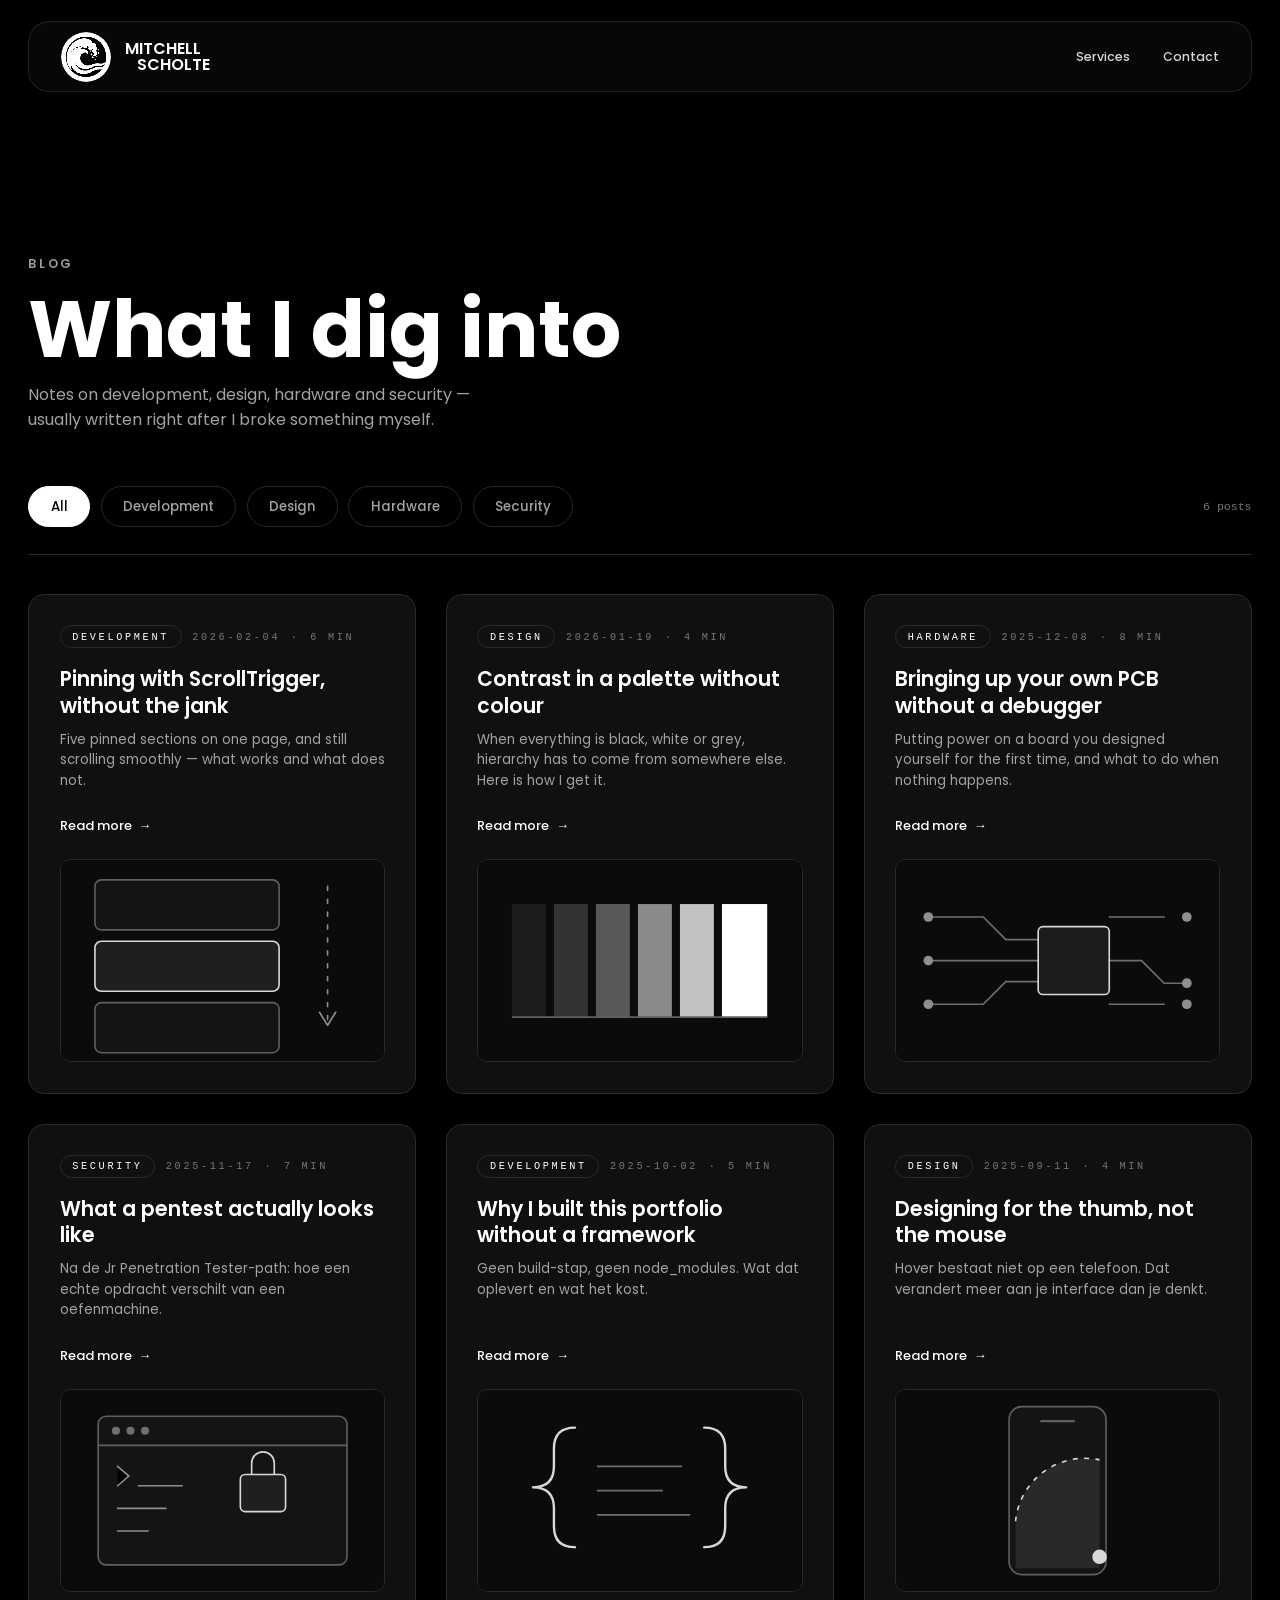
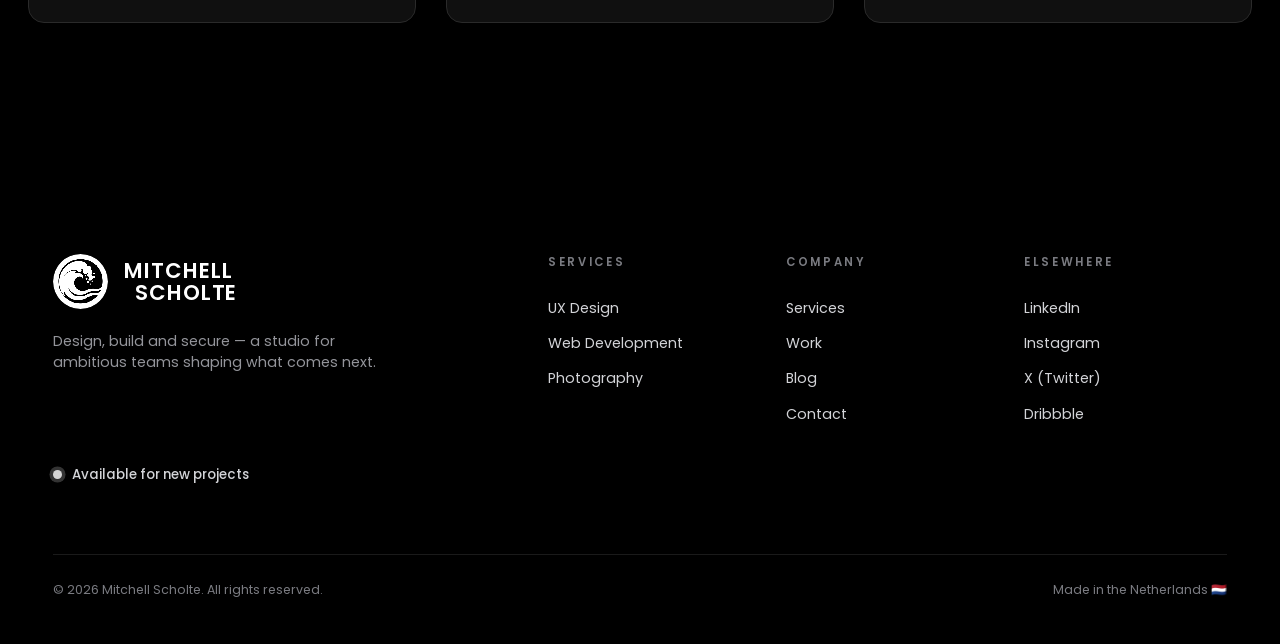
==== commit c5fe717d: "update" ====
--- a/blog.html
+++ b/blog.html
@@ -1,9 +1,9 @@
 <!DOCTYPE html>
-<html lang="nl">
+<html lang="en">
 <head>
     <meta charset="UTF-8">
     <meta name="viewport" content="width=device-width, initial-scale=1.0">
-    <meta name="description" content="Artikelen van Mitchell Scholte over development, design, hardware en security.">
+    <meta name="description" content="Articles by Mitchell Scholte on development, design, hardware and security.">
     <link rel="preconnect" href="https://fonts.googleapis.com">
     <link rel="preconnect" href="https://fonts.gstatic.com" crossorigin>
     <link href="https://fonts.googleapis.com/css2?family=Poppins:wght@400;500;600;700;800&display=swap" rel="stylesheet">
@@ -15,7 +15,7 @@
   <header class="header">
     <div class="flex-wrapper">
       <div class="logo-wrap">
-        <a class="logo-link" href="index.html" aria-label="Terug naar home">
+        <a class="logo-link" href="index.html" aria-label="Back to home">
           <img class="logo-img" src="nomi-logo.svg" alt="">
         </a>
         <div class="logo-text">
@@ -34,14 +34,14 @@
     <section class="archive">
       <div class="container">
         <span class="blog__eyebrow">Blog</span>
-        <h1 class="archive__title">Wat ik uitzoek</h1>
-        <p class="archive__intro">Aantekeningen over development, design, hardware en security — meestal naar aanleiding van iets dat ik net zelf heb stukgemaakt.</p>
+        <h1 class="archive__title">What I dig into</h1>
+        <p class="archive__intro">Notes on development, design, hardware and security — usually written right after I broke something myself.</p>
 
         <!-- Filter. Buttons carry the tag, cards carry data-tag; blog.js just
              matches the two. Adding a post with a new tag means adding one
              button here. -->
-        <div class="filters" role="group" aria-label="Filter op onderwerp">
-        <button type="button" class="filters__btn" data-filter="all" aria-pressed="true">Alles</button>
+        <div class="filters" role="group" aria-label="Filter by topic">
+        <button type="button" class="filters__btn" data-filter="all" aria-pressed="true">All</button>
         <button type="button" class="filters__btn" data-filter="Development" aria-pressed="false">Development</button>
         <button type="button" class="filters__btn" data-filter="Design" aria-pressed="false">Design</button>
         <button type="button" class="filters__btn" data-filter="Hardware" aria-pressed="false">Hardware</button>
@@ -54,39 +54,129 @@
         <div class="blog__grid" id="archive-grid">
         <a class="bpost" href="blog/pinning-without-jank.html" data-tag="Development">
           <span class="bpost__meta"><span class="bpost__tag">Development</span><time datetime="2026-02-04">2026-02-04</time><span aria-hidden="true">·</span>6 min</span>
-          <span class="bpost__title">ScrollTrigger pinnen zonder gehakkel</span>
-          <span class="bpost__excerpt">Vijf gepinde secties op één pagina bouwen en toch soepel blijven scrollen — wat wel en niet werkt.</span>
-          <span class="bpost__more">Lees verder <span class="bpost__arrow" aria-hidden="true">→</span></span>
+          <span class="bpost__title">Pinning with ScrollTrigger, without the jank</span>
+          <span class="bpost__excerpt">Five pinned sections on one page, and still scrolling smoothly — what works and what does not.</span>
+          <span class="bpost__more">Read more <span class="bpost__arrow" aria-hidden="true">→</span></span>
+          <span class="bpost__media">
+            <svg class="bpost__cover" viewBox="0 0 400 260" preserveAspectRatio="xMidYMid slice" aria-hidden="true">
+            <rect width="400" height="260" fill="#0b0b0b"/>
+            <g fill="#141414" stroke="#5f5f5f" stroke-width="2">
+              <rect x="42" y="30" width="228" height="62" rx="8"/>
+              <rect x="42" y="106" width="228" height="62" rx="8" fill="#1f1f1f" stroke="#d8d8d8"/>
+              <rect x="42" y="182" width="228" height="62" rx="8"/>
+            </g>
+            <g stroke="#8f8f8f" stroke-width="2" stroke-linecap="round" stroke-linejoin="round" fill="none">
+              <path d="M330 38 V206" stroke-dasharray="5 11"/>
+              <path d="M320 194 l10 16 10-16"/>
+            </g>
+            </svg>
+            <span class="bpost__glass" aria-hidden="true">Read article <span class="bpost__glass-arrow">→</span></span>
+          </span>
         </a>
         <a class="bpost" href="blog/monochrome-contrast.html" data-tag="Design">
           <span class="bpost__meta"><span class="bpost__tag">Design</span><time datetime="2026-01-19">2026-01-19</time><span aria-hidden="true">·</span>4 min</span>
-          <span class="bpost__title">Contrast in een palet zonder kleur</span>
-          <span class="bpost__excerpt">Als alles zwart, wit of grijs is, moet hiërarchie ergens anders vandaan komen. Zo pak ik dat aan.</span>
-          <span class="bpost__more">Lees verder <span class="bpost__arrow" aria-hidden="true">→</span></span>
+          <span class="bpost__title">Contrast in a palette without colour</span>
+          <span class="bpost__excerpt">When everything is black, white or grey, hierarchy has to come from somewhere else. Here is how I get it.</span>
+          <span class="bpost__more">Read more <span class="bpost__arrow" aria-hidden="true">→</span></span>
+          <span class="bpost__media">
+            <svg class="bpost__cover" viewBox="0 0 400 260" preserveAspectRatio="xMidYMid slice" aria-hidden="true">
+            <rect width="400" height="260" fill="#0b0b0b"/>
+            <g>
+              <rect x="42" y="60" width="42" height="140" fill="#1c1c1c"/>
+              <rect x="94" y="60" width="42" height="140" fill="#333333"/>
+              <rect x="146" y="60" width="42" height="140" fill="#585858"/>
+              <rect x="198" y="60" width="42" height="140" fill="#8a8a8a"/>
+              <rect x="250" y="60" width="42" height="140" fill="#c2c2c2"/>
+              <rect x="302" y="60" width="56" height="140" fill="#ffffff"/>
+            </g>
+            <path d="M42 200 H358" stroke="#5f5f5f" stroke-width="2"/>
+            </svg>
+            <span class="bpost__glass" aria-hidden="true">Read article <span class="bpost__glass-arrow">→</span></span>
+          </span>
         </a>
         <a class="bpost" href="blog/pcb-bringup.html" data-tag="Hardware">
           <span class="bpost__meta"><span class="bpost__tag">Hardware</span><time datetime="2025-12-08">2025-12-08</time><span aria-hidden="true">·</span>8 min</span>
-          <span class="bpost__title">Een eigen PCB opstarten zonder debugger</span>
-          <span class="bpost__excerpt">De eerste keer spanning op een zelfontworpen board zetten, en wat je doet als er niets gebeurt.</span>
-          <span class="bpost__more">Lees verder <span class="bpost__arrow" aria-hidden="true">→</span></span>
+          <span class="bpost__title">Bringing up your own PCB without a debugger</span>
+          <span class="bpost__excerpt">Putting power on a board you designed yourself for the first time, and what to do when nothing happens.</span>
+          <span class="bpost__more">Read more <span class="bpost__arrow" aria-hidden="true">→</span></span>
+          <span class="bpost__media">
+            <svg class="bpost__cover" viewBox="0 0 400 260" preserveAspectRatio="xMidYMid slice" aria-hidden="true">
+            <rect width="400" height="260" fill="#0b0b0b"/>
+            <g fill="none" stroke="#6f6f6f" stroke-width="2" stroke-linecap="round">
+              <path d="M40 76 H108 L136 104 H176"/>
+              <path d="M40 130 H176"/>
+              <path d="M40 184 H108 L136 156 H176"/>
+              <path d="M264 76 H332"/>
+              <path d="M264 130 H304 L332 158 H360"/>
+              <path d="M264 184 H332"/>
+            </g>
+            <rect x="176" y="88" width="88" height="84" rx="6" fill="#1c1c1c" stroke="#d8d8d8" stroke-width="2"/>
+            <g fill="#8f8f8f">
+              <circle cx="40" cy="76" r="6"/><circle cx="40" cy="130" r="6"/><circle cx="40" cy="184" r="6"/>
+              <circle cx="360" cy="76" r="6"/><circle cx="360" cy="158" r="6"/><circle cx="360" cy="184" r="6"/>
+            </g>
+            </svg>
+            <span class="bpost__glass" aria-hidden="true">Read article <span class="bpost__glass-arrow">→</span></span>
+          </span>
         </a>
         <a class="bpost" href="blog/first-pentest.html" data-tag="Security">
           <span class="bpost__meta"><span class="bpost__tag">Security</span><time datetime="2025-11-17">2025-11-17</time><span aria-hidden="true">·</span>7 min</span>
-          <span class="bpost__title">Wat een pentest in de praktijk is</span>
+          <span class="bpost__title">What a pentest actually looks like</span>
           <span class="bpost__excerpt">Na de Jr Penetration Tester-path: hoe een echte opdracht verschilt van een oefenmachine.</span>
-          <span class="bpost__more">Lees verder <span class="bpost__arrow" aria-hidden="true">→</span></span>
+          <span class="bpost__more">Read more <span class="bpost__arrow" aria-hidden="true">→</span></span>
+          <span class="bpost__media">
+            <svg class="bpost__cover" viewBox="0 0 400 260" preserveAspectRatio="xMidYMid slice" aria-hidden="true">
+            <rect width="400" height="260" fill="#0b0b0b"/>
+            <rect x="46" y="38" width="308" height="184" rx="10" fill="#141414" stroke="#5f5f5f" stroke-width="2"/>
+            <path d="M46 74 H354" stroke="#5f5f5f" stroke-width="2"/>
+            <g fill="#6f6f6f"><circle cx="68" cy="56" r="5"/><circle cx="86" cy="56" r="5"/><circle cx="104" cy="56" r="5"/></g>
+            <g stroke="#8f8f8f" stroke-width="2" stroke-linecap="round">
+              <path d="M70 100 l14 12 -14 12"/><path d="M96 124 H150"/>
+              <path d="M70 152 H130"/><path d="M70 180 H108"/>
+            </g>
+            <g transform="translate(250 116)" fill="none" stroke="#d8d8d8" stroke-width="2">
+              <rect x="-28" y="-6" width="56" height="46" rx="6" fill="#1f1f1f"/>
+              <path d="M-14 -6 v-14 a14 14 0 0 1 28 0 v14"/>
+            </g>
+            </svg>
+            <span class="bpost__glass" aria-hidden="true">Read article <span class="bpost__glass-arrow">→</span></span>
+          </span>
         </a>
         <a class="bpost" href="blog/css-without-framework.html" data-tag="Development">
           <span class="bpost__meta"><span class="bpost__tag">Development</span><time datetime="2025-10-02">2025-10-02</time><span aria-hidden="true">·</span>5 min</span>
-          <span class="bpost__title">Waarom ik dit portfolio zonder framework bouwde</span>
+          <span class="bpost__title">Why I built this portfolio without a framework</span>
           <span class="bpost__excerpt">Geen build-stap, geen node_modules. Wat dat oplevert en wat het kost.</span>
-          <span class="bpost__more">Lees verder <span class="bpost__arrow" aria-hidden="true">→</span></span>
+          <span class="bpost__more">Read more <span class="bpost__arrow" aria-hidden="true">→</span></span>
+          <span class="bpost__media">
+            <svg class="bpost__cover" viewBox="0 0 400 260" preserveAspectRatio="xMidYMid slice" aria-hidden="true">
+            <rect width="400" height="260" fill="#0b0b0b"/>
+            <g fill="none" stroke="#d8d8d8" stroke-width="3" stroke-linecap="round" stroke-linejoin="round">
+              <path d="M120 52 q-26 0 -26 26 v22 q0 26 -26 26 q26 0 26 26 v22 q0 26 26 26"/>
+              <path d="M280 52 q26 0 26 26 v22 q0 26 26 26 q-26 0 -26 26 v22 q0 26 -26 26"/>
+            </g>
+            <g stroke="#6f6f6f" stroke-width="2" stroke-linecap="round">
+              <path d="M148 100 H252"/><path d="M148 130 H228"/><path d="M148 160 H262"/>
+            </g>
+            </svg>
+            <span class="bpost__glass" aria-hidden="true">Read article <span class="bpost__glass-arrow">→</span></span>
+          </span>
         </a>
         <a class="bpost" href="blog/thumb-first.html" data-tag="Design">
           <span class="bpost__meta"><span class="bpost__tag">Design</span><time datetime="2025-09-11">2025-09-11</time><span aria-hidden="true">·</span>4 min</span>
-          <span class="bpost__title">Ontwerpen voor de duim, niet de muis</span>
+          <span class="bpost__title">Designing for the thumb, not the mouse</span>
           <span class="bpost__excerpt">Hover bestaat niet op een telefoon. Dat verandert meer aan je interface dan je denkt.</span>
-          <span class="bpost__more">Lees verder <span class="bpost__arrow" aria-hidden="true">→</span></span>
+          <span class="bpost__more">Read more <span class="bpost__arrow" aria-hidden="true">→</span></span>
+          <span class="bpost__media">
+            <svg class="bpost__cover" viewBox="0 0 400 260" preserveAspectRatio="xMidYMid slice" aria-hidden="true">
+            <rect width="400" height="260" fill="#0b0b0b"/>
+            <rect x="140" y="26" width="120" height="208" rx="16" fill="#141414" stroke="#5f5f5f" stroke-width="2"/>
+            <path d="M180 44 H220" stroke="#5f5f5f" stroke-width="3" stroke-linecap="round"/>
+            <path d="M148 168 a86 86 0 0 1 104 -76 l0 134 H148 Z" fill="#ffffff" opacity="0.09"/>
+            <path d="M148 168 a86 86 0 0 1 104 -76" fill="none" stroke="#d8d8d8" stroke-width="2" stroke-dasharray="6 8"/>
+            <circle cx="252" cy="212" r="9" fill="#d8d8d8"/>
+            </svg>
+            <span class="bpost__glass" aria-hidden="true">Read article <span class="bpost__glass-arrow">→</span></span>
+          </span>
         </a>
         </div>
         <p class="archive__empty" id="archive-empty">Nog niets in deze categorie.</p>
@@ -111,7 +201,7 @@
             <h4 class="footer__heading">Services</h4>
             <a class="footer__link" href="detail-pages/services/ux-design.html">UX Design</a>
             <a class="footer__link" href="detail-pages/services/web-development.html">Web Development</a>
-            <a class="footer__link" href="detail-pages/services/hardware-engineering.html">Hardware Engineering</a>
+            <a class="footer__link" href="detail-pages/services/photography.html">Photography</a>
           </div>
           <div class="footer__col">
             <h4 class="footer__heading">Company</h4>
@@ -138,5 +228,6 @@
   </footer>
 
   <script src="blog.js"></script>
+  <script src="blog-cards.js"></script>
 </body>
 </html>
--- a/nomi-studio.css
+++ b/nomi-studio.css
@@ -246,9 +246,25 @@
   height: 100vh;
   position: relative;
   overflow: hidden;
+  /* the particle logo lies underneath everything in the hero — the headline,
+     the marquee and the button all keep their own stacking above it */
+  .hero__particles {
+    position: absolute;
+    inset: 0;
+    width: 100%;
+    height: 100%;
+    display: block;
+    z-index: 0;
+    pointer-events: none;
+    /* it sits directly behind the headline now, so it has to stay a backdrop —
+       at full strength the white dots fight the white type */
+    opacity: 0.5;
+  }
   .container {
     display: flex;
     align-items: center;
+    position: relative;
+    z-index: 1;
   }
   .hero-video {
     position: absolute;
@@ -434,6 +450,11 @@
 }
 
 @media (max-width: 700px) {
+  /* no cursor to react to, and the headline already fills the screen — the
+     particle field would only sit behind the type eating frames */
+  .hero .hero__particles {
+    display: none;
+  }
   /* the bottom corners are busier on mobile — sit the strip above the
      "Get in touch" circle and let it run the full width */
   .hero .partners {
@@ -785,6 +806,92 @@
 }
 .bpost:hover .bpost__arrow {
   transform: translateX(0.05rem);
+}
+
+/* Cover art, sitting under the copy. The slot takes an <img> just as happily
+   as the inline <svg> covers that ship with the posts. */
+.bpost__media {
+  position: relative;
+  display: block;
+  margin-top: 0.26rem;
+  aspect-ratio: 16 / 10;
+  border-radius: 0.12rem;
+  overflow: hidden;
+  background: var(--color-black);
+  border: 1px solid var(--color-border);
+}
+.bpost__cover,
+.bpost__media img {
+  display: block;
+  width: 100%;
+  height: 100%;
+  object-fit: cover;
+  transition: transform 0.55s cubic-bezier(0.22, 1, 0.36, 1), filter 0.4s ease;
+}
+.bpost:hover .bpost__cover,
+.bpost:hover .bpost__media img {
+  transform: scale(1.05);
+  filter: brightness(1.08);
+}
+/* The same glass the site header is made of, shrunk down and used as a plate
+   that follows the cursor. blog-cards.js publishes the cursor offset from the
+   centre of the cover as --glass-x / --glass-y; the transform transition is
+   what gives it its slight trail. Unset, it rests dead centre. */
+.bpost__glass {
+  position: absolute;
+  left: 50%;
+  top: 50%;
+  transform: translate(var(--glass-x, 0px), var(--glass-y, 0px)) translate(-50%, -50%) scale(0.9);
+  display: inline-flex;
+  align-items: center;
+  gap: 0.07rem;
+  padding: 0.08rem 0.17rem;
+  border-radius: 0.16rem;
+  background: rgba(12, 12, 12, 0.6);
+  -webkit-backdrop-filter: blur(18px) saturate(1.5);
+  backdrop-filter: blur(18px) saturate(1.5);
+  border: 1px solid rgba(255, 255, 255, 0.1);
+  box-shadow: 0 0.04rem 0.2rem rgba(0, 0, 0, 0.5);
+  font-family: var(--sub-font);
+  font-size: 0.125rem;
+  font-weight: 500;
+  white-space: nowrap;
+  color: var(--color-white);
+  opacity: 0;
+  /* it must never eat the pointer events it is following */
+  pointer-events: none;
+  transition: opacity 0.3s ease, transform 0.25s cubic-bezier(0.22, 1, 0.36, 1);
+}
+.bpost:hover .bpost__glass,
+.bpost:focus-visible .bpost__glass {
+  opacity: 1;
+  transform: translate(var(--glass-x, 0px), var(--glass-y, 0px)) translate(-50%, -50%) scale(1);
+}
+.bpost__glass-arrow {
+  transition: transform 0.25s ease;
+}
+.bpost:hover .bpost__glass-arrow {
+  transform: translateX(0.05rem);
+}
+
+@media (prefers-reduced-motion: reduce) {
+  /* the plate still appears, it just stops moving — note the centring
+     translate has to stay, it is what positions the plate at all */
+  .bpost__cover,
+  .bpost__media img,
+  .bpost:hover .bpost__cover,
+  .bpost:hover .bpost__media img,
+  .bpost__glass-arrow,
+  .bpost:hover .bpost__glass-arrow {
+    transition: filter 0.2s ease;
+    transform: none;
+  }
+  .bpost__glass,
+  .bpost:hover .bpost__glass,
+  .bpost:focus-visible .bpost__glass {
+    transition: opacity 0.2s ease;
+    transform: translate(var(--glass-x, 0px), var(--glass-y, 0px)) translate(-50%, -50%);
+  }
 }
 
 /* ---------- archive page ---------- */
@@ -3886,3 +3993,234 @@
 @media (prefers-reduced-motion: reduce) {
   #loader-studio { animation: none; opacity: 1; }
 }
+
+/* ------------------------------------------------------------------ */
+/* About — the logo's wave used as a waterline. Scrolling the section  */
+/* raises it across the portrait: below the line the photo is lit,     */
+/* above it the photo sits back in the dark. The mask curve and the    */
+/* visible crest share one path, generated in nomi-studio.js.          */
+/* ------------------------------------------------------------------ */
+.about {
+  position: relative;
+  width: 100vw;
+  background: var(--color-black);
+  padding: 1.4rem 0.6rem 1.5rem;
+  overflow: hidden;
+}
+.about__inner {
+  display: flex;
+  align-items: center;
+  gap: 0.9rem;
+  max-width: 12.4rem;
+  margin: 0 auto;
+}
+
+/* --- the orb ------------------------------------------------------ */
+.about__figure {
+  flex: none;
+  width: 4.1rem;
+  margin: 0;
+}
+.about__orb {
+  display: block;
+  width: 100%;
+  height: auto;
+  border-radius: 50%;
+  /* the same soft lift the credential cards use */
+  box-shadow: 0 0.2rem 0.6rem rgba(0, 0, 0, 0.55);
+}
+/* two copies of one photo: the dark base and the lit copy the wave reveals */
+.about__photo {
+  filter: grayscale(1) brightness(0.4) contrast(1.06);
+}
+.about__photo--lit {
+  filter: grayscale(1) brightness(1.12) contrast(1.08);
+}
+.about__crest {
+  stroke: var(--color-white);
+  stroke-width: 0.9;
+  stroke-linecap: round;
+  opacity: 0.75;
+}
+.about__crest--back {
+  stroke: var(--color-accent);
+  stroke-width: 0.7;
+  opacity: 0.45;
+}
+.about__ring {
+  stroke: var(--color-border);
+  stroke-width: 1;
+}
+.about__caption {
+  margin-top: 0.24rem;
+  text-align: center;
+  font-family: var(--sub-font);
+  font-size: 0.13rem;
+  font-weight: 500;
+  letter-spacing: 0.01rem;
+  color: var(--color-dim);
+}
+
+/* --- the copy ----------------------------------------------------- */
+.about__copy {
+  flex: 1 1 auto;
+  max-width: 6.4rem;
+}
+.about__eyebrow {
+  display: inline-flex;
+  align-items: center;
+  gap: 0.12rem;
+  font-family: var(--sub-font);
+  font-size: 0.14rem;
+  font-weight: 600;
+  letter-spacing: 0.03rem;
+  text-transform: uppercase;
+  color: var(--color-accent);
+}
+.about__eyebrow::before {
+  content: "";
+  width: 0.2rem;
+  height: 1px;
+  background: var(--color-accent);
+}
+.about__title {
+  font-family: var(--main-font);
+  font-size: 0.44rem;
+  line-height: 1.1;
+  font-weight: 700;
+  color: var(--color-heading);
+  margin: 0.12rem 0 0.24rem;
+}
+.about__lead,
+.about__text {
+  font-family: var(--sub-font);
+  font-size: 0.16rem;
+  line-height: 0.27rem;
+  font-weight: 400;
+  color: var(--color-muted);
+  margin: 0 0 0.18rem;
+}
+
+/* Scroll-driven ink fill, mirroring .fill-text on the service detail pages:
+   the copy starts dark grey and fills to white as it scrolls through. The
+   sweep itself is driven from nomi-studio.js. */
+.about .fill-text > span {
+  -webkit-background-clip: text;
+  background-clip: text;
+  color: transparent;
+  background-color: #3a3a3a;
+  background-image: linear-gradient(135deg, #ffffff 50%, #3a3a3a 60%);
+  background-repeat: no-repeat;
+  background-position: 0 0;
+  background-size: 0% 200%;
+  display: inline;
+  will-change: background-size;
+}
+@media (prefers-reduced-motion: reduce) {
+  .about .fill-text > span {
+    background-size: 200% 200%;
+  }
+}
+
+.about__facts {
+  display: grid;
+  grid-template-columns: repeat(4, 1fr);
+  gap: 0.22rem;
+  margin: 0.34rem 0 0.36rem;
+  padding-top: 0.26rem;
+  border-top: 1px solid var(--color-border);
+}
+.about__fact dt {
+  font-family: var(--sub-font);
+  font-size: 0.115rem;
+  font-weight: 600;
+  letter-spacing: 0.025rem;
+  text-transform: uppercase;
+  color: var(--color-dim);
+}
+.about__fact dd {
+  margin: 0.07rem 0 0;
+  font-family: var(--sub-font);
+  font-size: 0.145rem;
+  font-weight: 500;
+  line-height: 1.35;
+  color: var(--color-white);
+}
+
+.about__next {
+  display: inline-flex;
+  align-items: center;
+  gap: 0.12rem;
+  font-family: var(--sub-font);
+  font-size: 0.15rem;
+  font-weight: 600;
+  color: var(--color-white);
+  text-decoration: none;
+  padding-bottom: 0.06rem;
+  border-bottom: 1px solid var(--color-border);
+  transition: border-color 0.3s ease, gap 0.3s ease;
+}
+.about__next:hover {
+  border-color: var(--color-white);
+  gap: 0.18rem;
+}
+.about__next-arrow {
+  transition: transform 0.3s ease;
+}
+.about__next:hover .about__next-arrow {
+  transform: translateY(0.04rem);
+}
+
+@media (max-width: 700px) {
+  .about {
+    padding: 1.6rem 0.5rem 1.8rem;
+  }
+  .about__inner {
+    flex-direction: column;
+    gap: 0.7rem;
+  }
+  .about__figure {
+    width: 5.6rem;
+    max-width: 72vw;
+  }
+  .about__caption {
+    font-size: 0.42rem;
+    margin-top: 0.3rem;
+  }
+  .about__copy {
+    max-width: none;
+  }
+  .about__eyebrow {
+    font-size: 0.42rem;
+  }
+  .about__eyebrow::before {
+    width: 0.5rem;
+  }
+  .about__title {
+    font-size: 1rem;
+    margin: 0.3rem 0 0.45rem;
+  }
+  .about__lead,
+  .about__text {
+    font-size: 0.52rem;
+    line-height: 0.86rem;
+    margin-bottom: 0.42rem;
+  }
+  .about__facts {
+    grid-template-columns: repeat(2, 1fr);
+    gap: 0.5rem;
+    margin: 0.7rem 0 0.7rem;
+    padding-top: 0.6rem;
+  }
+  .about__fact dt {
+    font-size: 0.36rem;
+    letter-spacing: 0.05rem;
+  }
+  .about__fact dd {
+    font-size: 0.46rem;
+  }
+  .about__next {
+    font-size: 0.5rem;
+    gap: 0.25rem;
+  }
+}
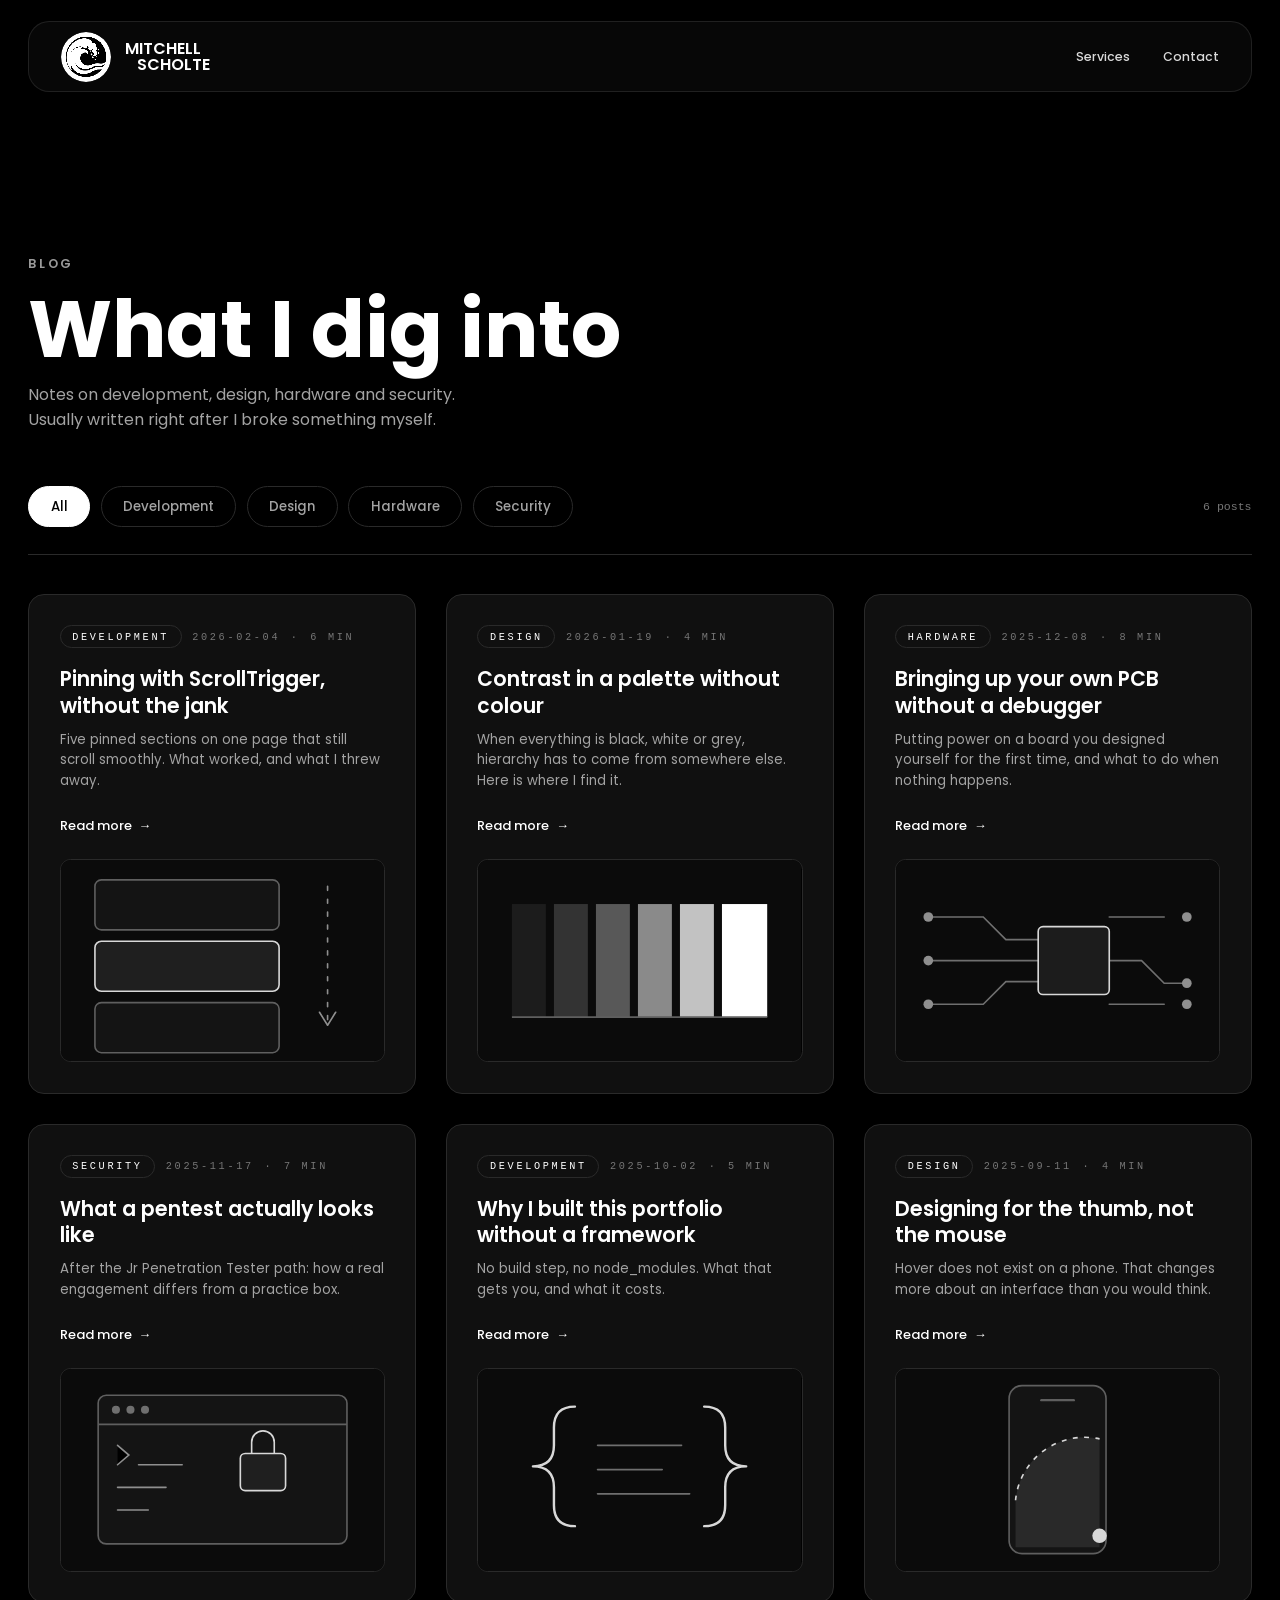
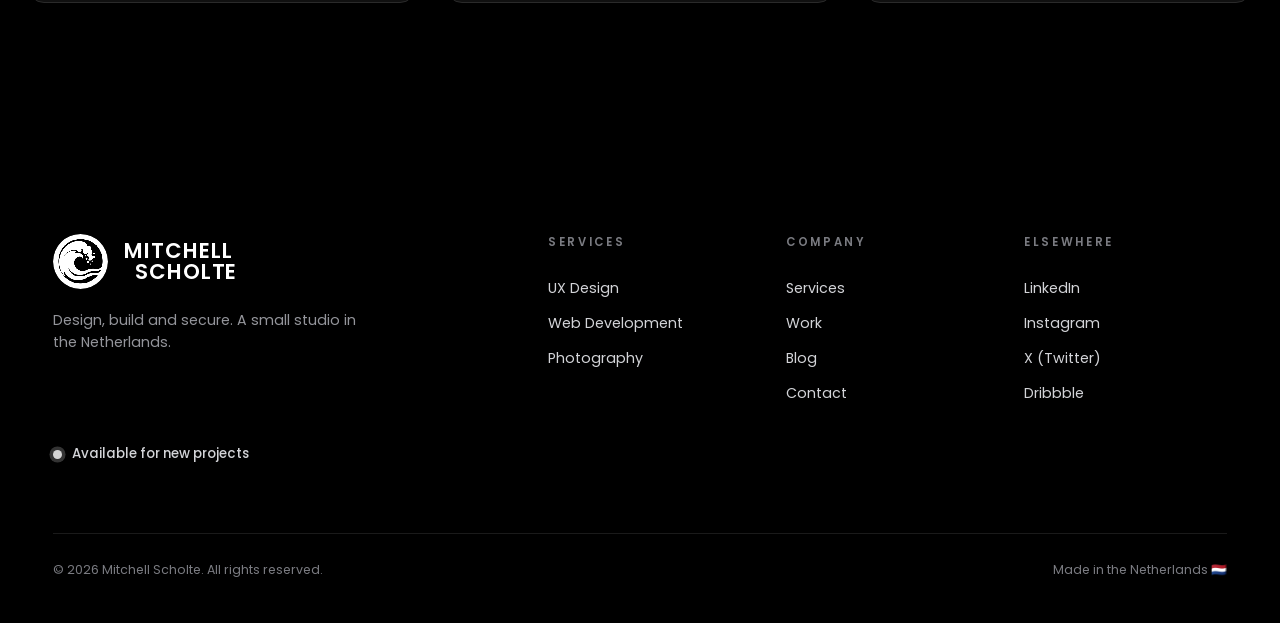
==== commit aa242efc: "update" ====
--- a/blog.html
+++ b/blog.html
@@ -35,7 +35,7 @@
       <div class="container">
         <span class="blog__eyebrow">Blog</span>
         <h1 class="archive__title">What I dig into</h1>
-        <p class="archive__intro">Notes on development, design, hardware and security — usually written right after I broke something myself.</p>
+        <p class="archive__intro">Notes on development, design, hardware and security. Usually written right after I broke something myself.</p>
 
         <!-- Filter. Buttons carry the tag, cards carry data-tag; blog.js just
              matches the two. Adding a post with a new tag means adding one
@@ -55,7 +55,7 @@
         <a class="bpost" href="blog/pinning-without-jank.html" data-tag="Development">
           <span class="bpost__meta"><span class="bpost__tag">Development</span><time datetime="2026-02-04">2026-02-04</time><span aria-hidden="true">·</span>6 min</span>
           <span class="bpost__title">Pinning with ScrollTrigger, without the jank</span>
-          <span class="bpost__excerpt">Five pinned sections on one page, and still scrolling smoothly — what works and what does not.</span>
+          <span class="bpost__excerpt">Five pinned sections on one page that still scroll smoothly. What worked, and what I threw away.</span>
           <span class="bpost__more">Read more <span class="bpost__arrow" aria-hidden="true">→</span></span>
           <span class="bpost__media">
             <svg class="bpost__cover" viewBox="0 0 400 260" preserveAspectRatio="xMidYMid slice" aria-hidden="true">
@@ -76,7 +76,7 @@
         <a class="bpost" href="blog/monochrome-contrast.html" data-tag="Design">
           <span class="bpost__meta"><span class="bpost__tag">Design</span><time datetime="2026-01-19">2026-01-19</time><span aria-hidden="true">·</span>4 min</span>
           <span class="bpost__title">Contrast in a palette without colour</span>
-          <span class="bpost__excerpt">When everything is black, white or grey, hierarchy has to come from somewhere else. Here is how I get it.</span>
+          <span class="bpost__excerpt">When everything is black, white or grey, hierarchy has to come from somewhere else. Here is where I find it.</span>
           <span class="bpost__more">Read more <span class="bpost__arrow" aria-hidden="true">→</span></span>
           <span class="bpost__media">
             <svg class="bpost__cover" viewBox="0 0 400 260" preserveAspectRatio="xMidYMid slice" aria-hidden="true">
@@ -122,7 +122,7 @@
         <a class="bpost" href="blog/first-pentest.html" data-tag="Security">
           <span class="bpost__meta"><span class="bpost__tag">Security</span><time datetime="2025-11-17">2025-11-17</time><span aria-hidden="true">·</span>7 min</span>
           <span class="bpost__title">What a pentest actually looks like</span>
-          <span class="bpost__excerpt">Na de Jr Penetration Tester-path: hoe een echte opdracht verschilt van een oefenmachine.</span>
+          <span class="bpost__excerpt">After the Jr Penetration Tester path: how a real engagement differs from a practice box.</span>
           <span class="bpost__more">Read more <span class="bpost__arrow" aria-hidden="true">→</span></span>
           <span class="bpost__media">
             <svg class="bpost__cover" viewBox="0 0 400 260" preserveAspectRatio="xMidYMid slice" aria-hidden="true">
@@ -145,7 +145,7 @@
         <a class="bpost" href="blog/css-without-framework.html" data-tag="Development">
           <span class="bpost__meta"><span class="bpost__tag">Development</span><time datetime="2025-10-02">2025-10-02</time><span aria-hidden="true">·</span>5 min</span>
           <span class="bpost__title">Why I built this portfolio without a framework</span>
-          <span class="bpost__excerpt">Geen build-stap, geen node_modules. Wat dat oplevert en wat het kost.</span>
+          <span class="bpost__excerpt">No build step, no node_modules. What that gets you, and what it costs.</span>
           <span class="bpost__more">Read more <span class="bpost__arrow" aria-hidden="true">→</span></span>
           <span class="bpost__media">
             <svg class="bpost__cover" viewBox="0 0 400 260" preserveAspectRatio="xMidYMid slice" aria-hidden="true">
@@ -164,7 +164,7 @@
         <a class="bpost" href="blog/thumb-first.html" data-tag="Design">
           <span class="bpost__meta"><span class="bpost__tag">Design</span><time datetime="2025-09-11">2025-09-11</time><span aria-hidden="true">·</span>4 min</span>
           <span class="bpost__title">Designing for the thumb, not the mouse</span>
-          <span class="bpost__excerpt">Hover bestaat niet op een telefoon. Dat verandert meer aan je interface dan je denkt.</span>
+          <span class="bpost__excerpt">Hover does not exist on a phone. That changes more about an interface than you would think.</span>
           <span class="bpost__more">Read more <span class="bpost__arrow" aria-hidden="true">→</span></span>
           <span class="bpost__media">
             <svg class="bpost__cover" viewBox="0 0 400 260" preserveAspectRatio="xMidYMid slice" aria-hidden="true">
@@ -192,7 +192,7 @@
             <img class="footer__logo-img" src="nomi-logo.svg" alt="">
             <div class="footer__logo"><span>MITCHELL</span><span>SCHOLTE</span></div>
           </div>
-          <p class="footer__tagline">Design, build and secure — a studio for ambitious teams shaping what comes next.</p>
+          <p class="footer__tagline">Design, build and secure. A small studio in the Netherlands.</p>
           <div class="footer__loc"><span class="footer__dot"></span>Available for new projects</div>
         </div>
 
